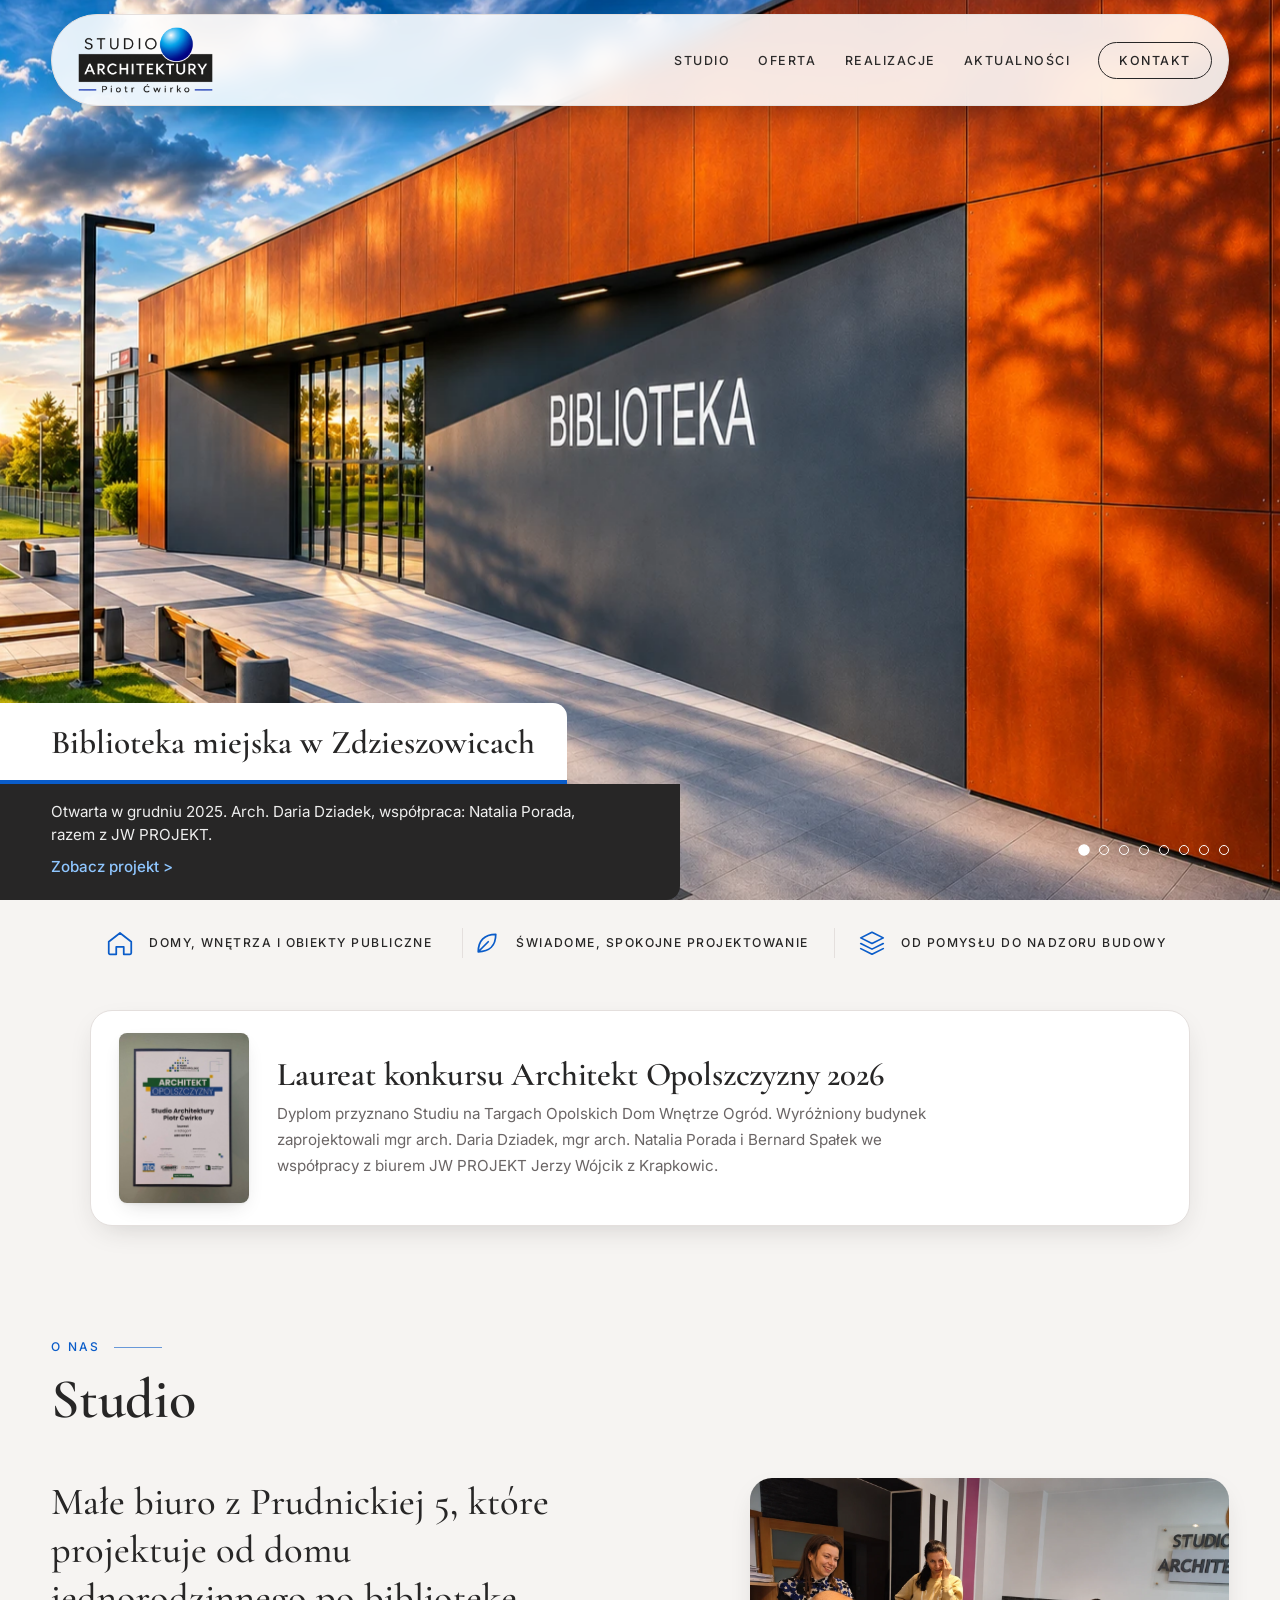
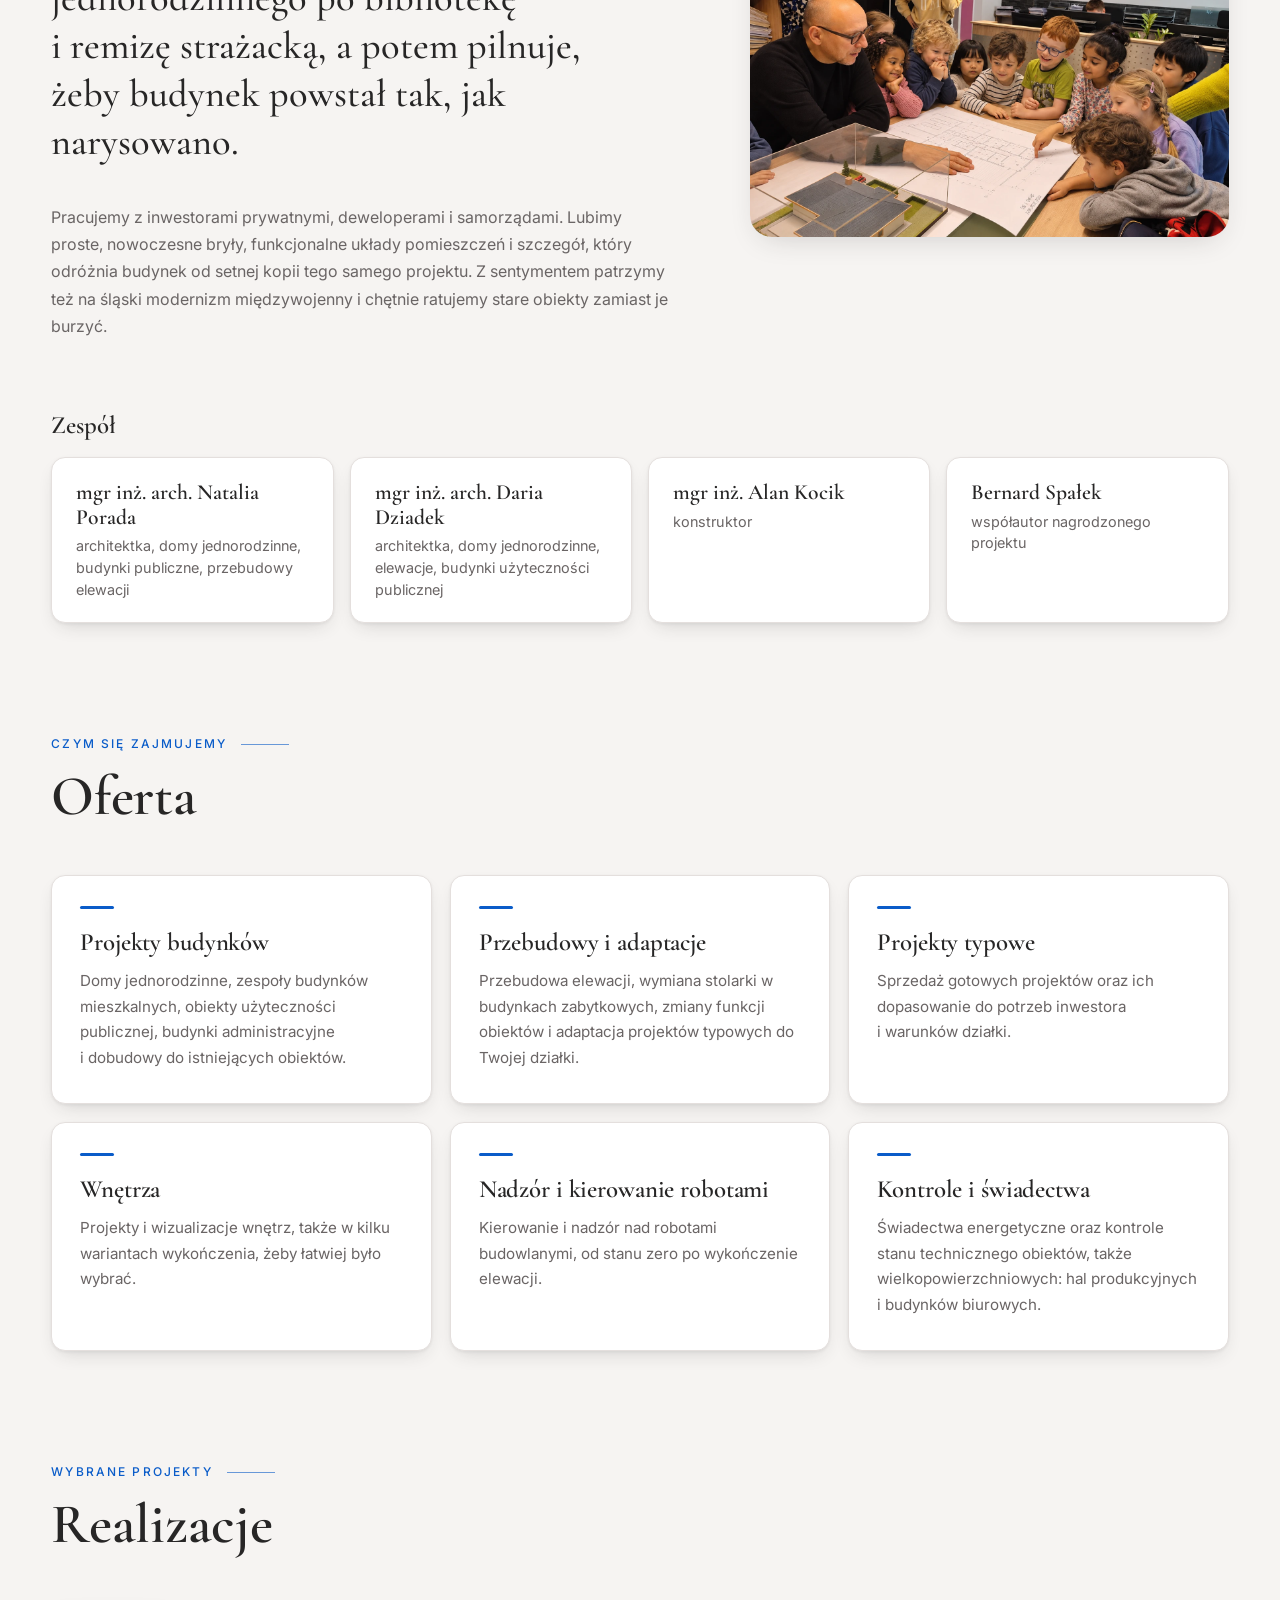
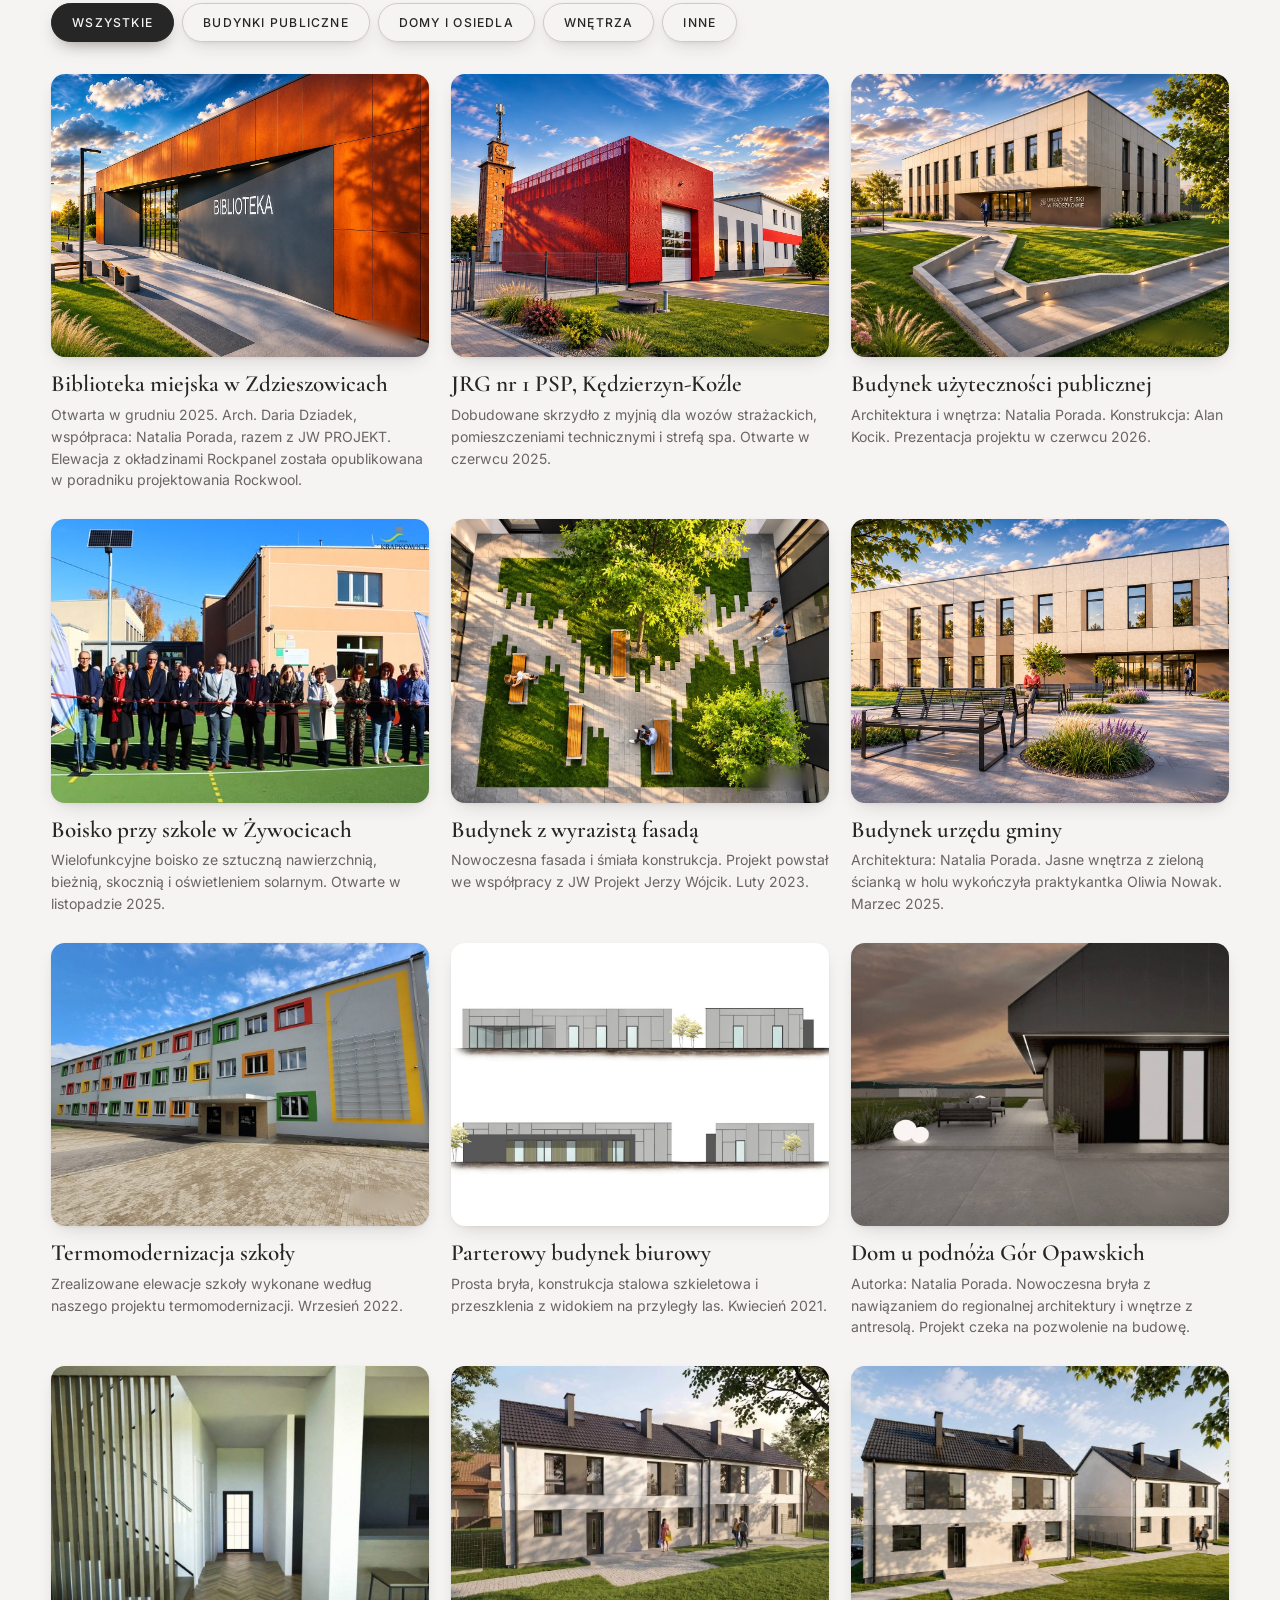
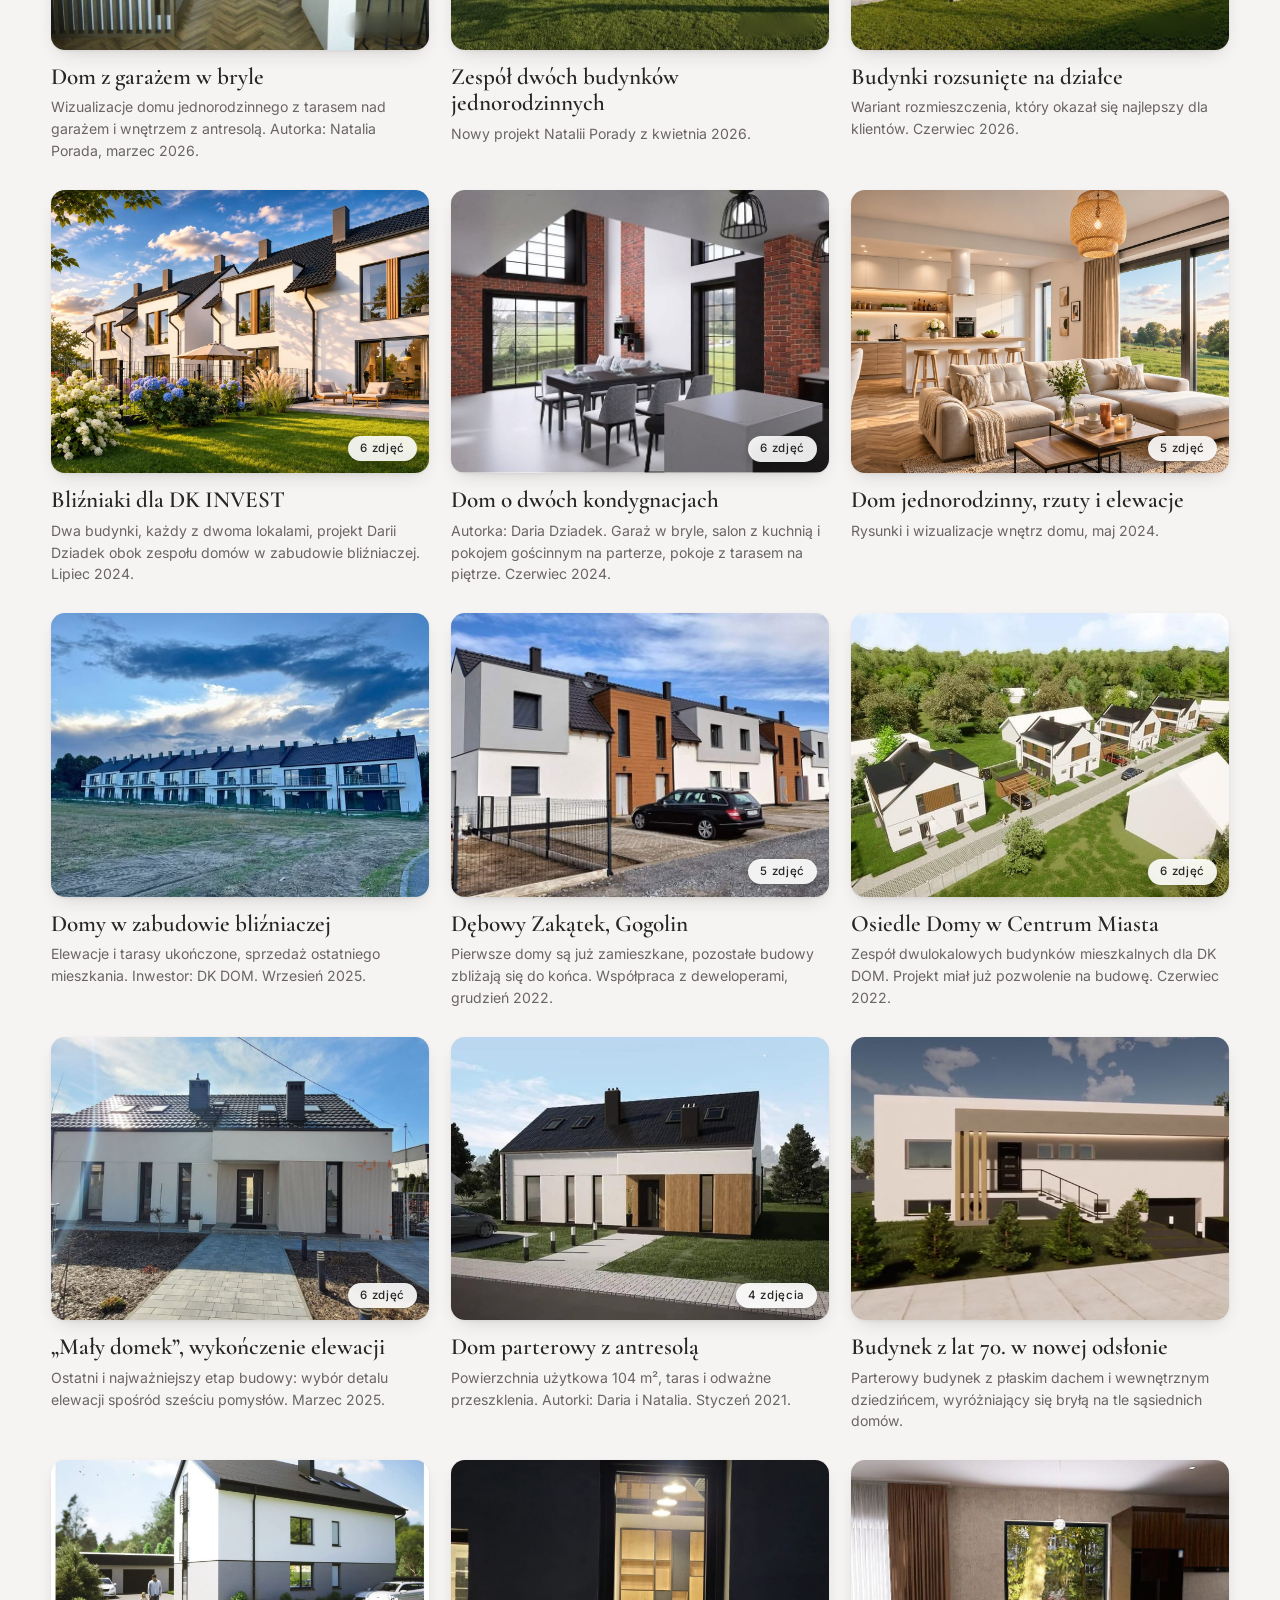
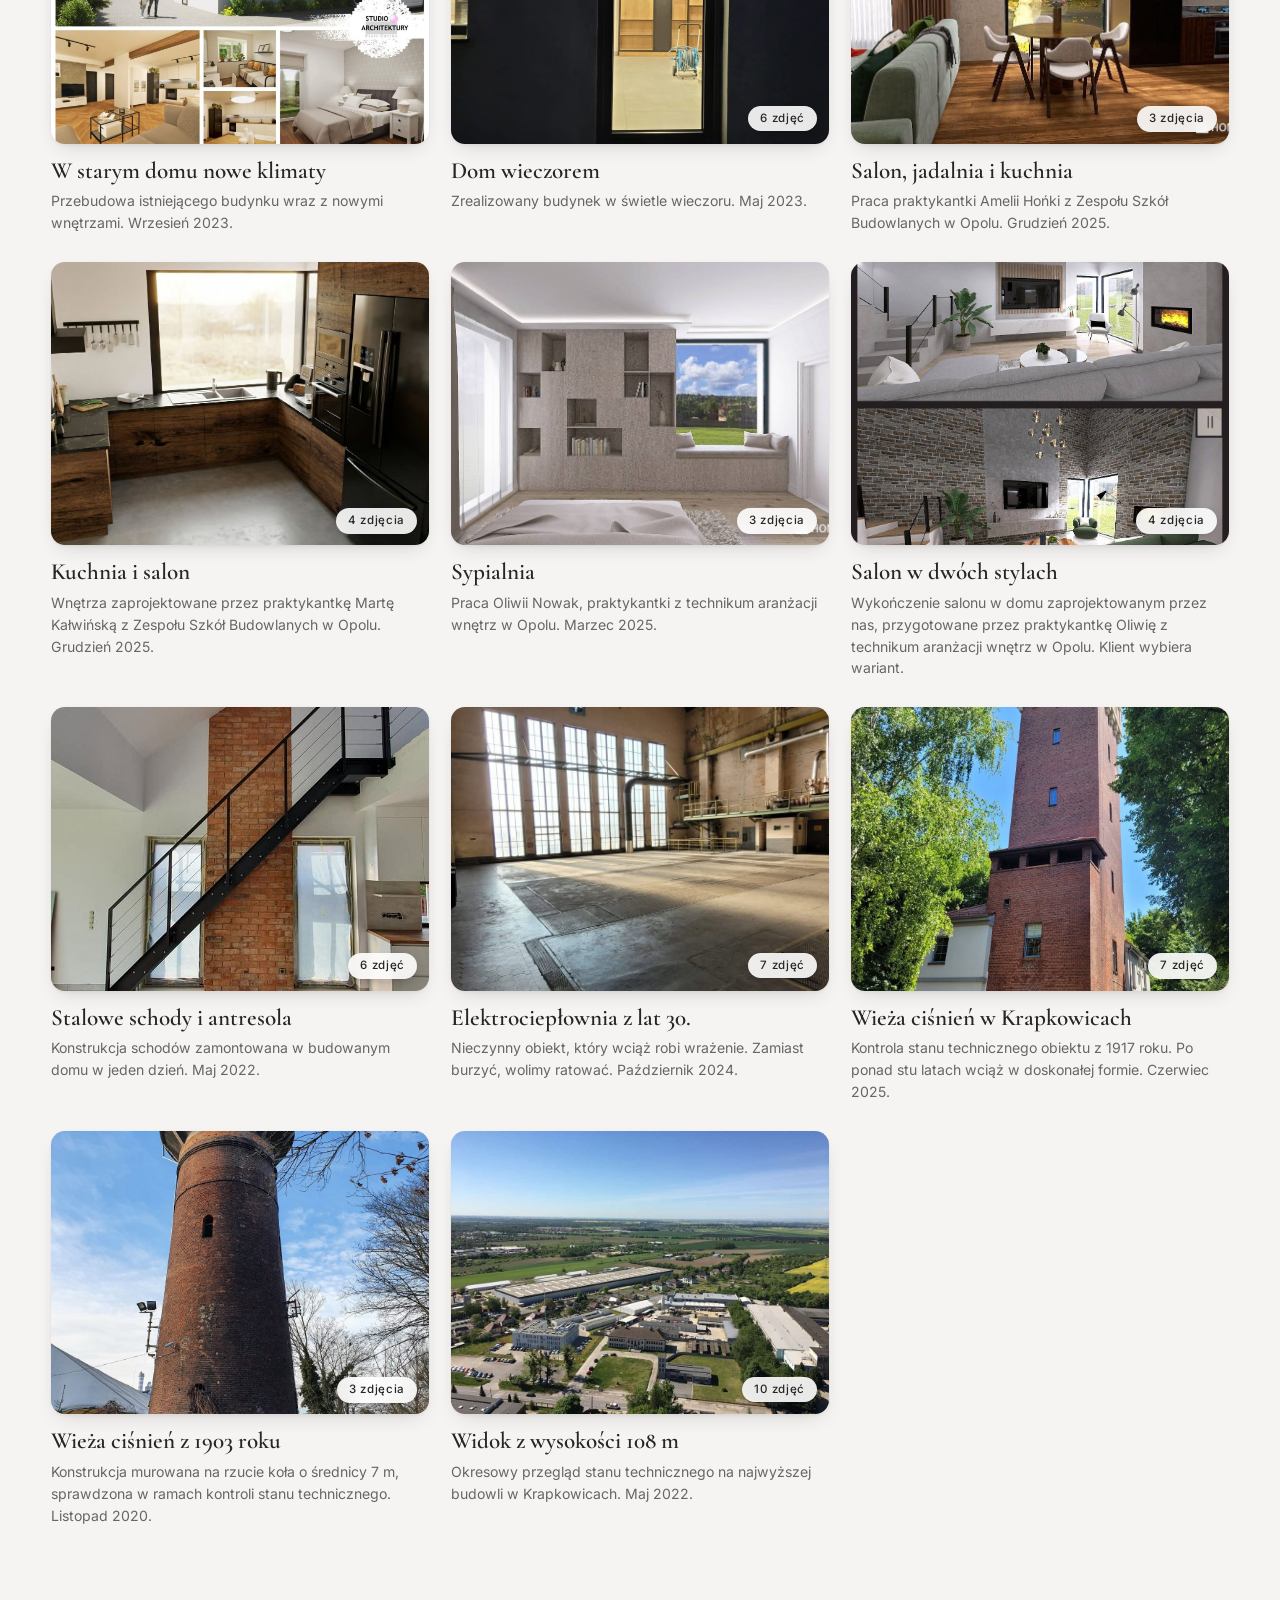
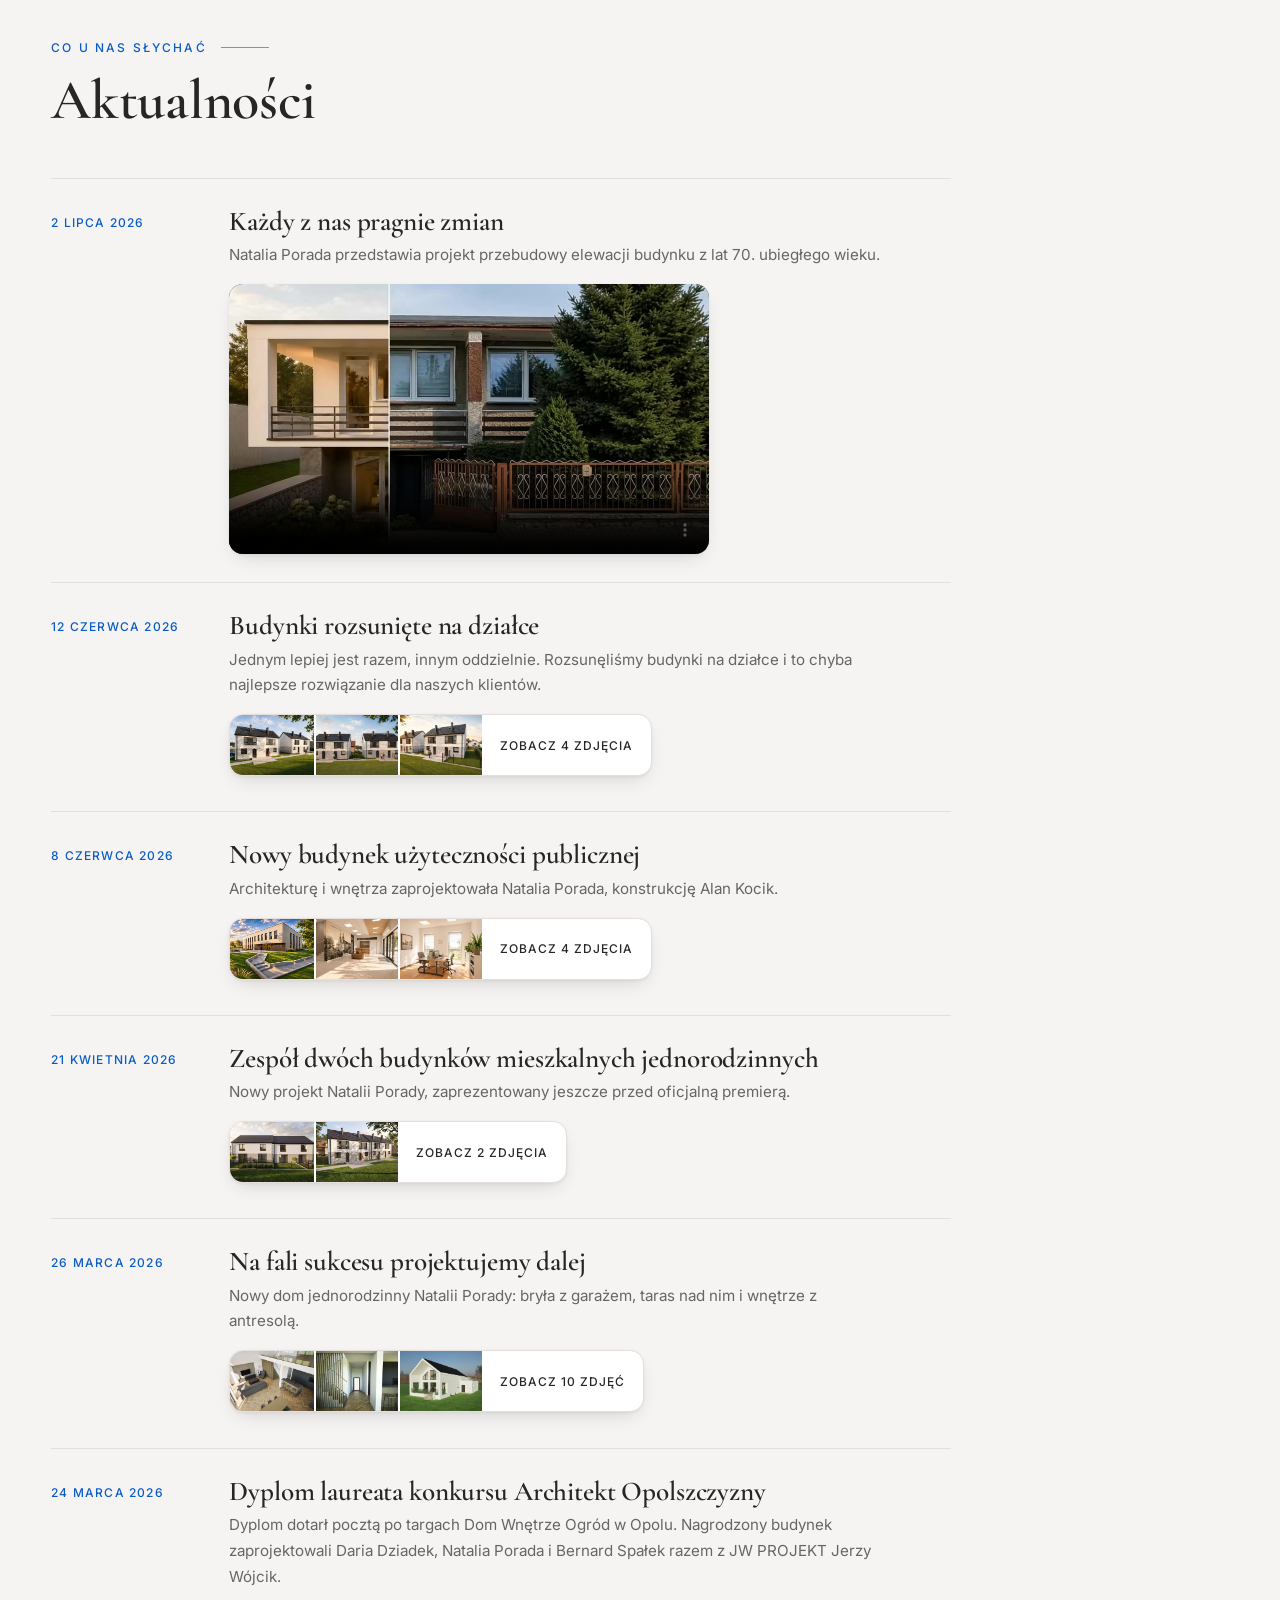
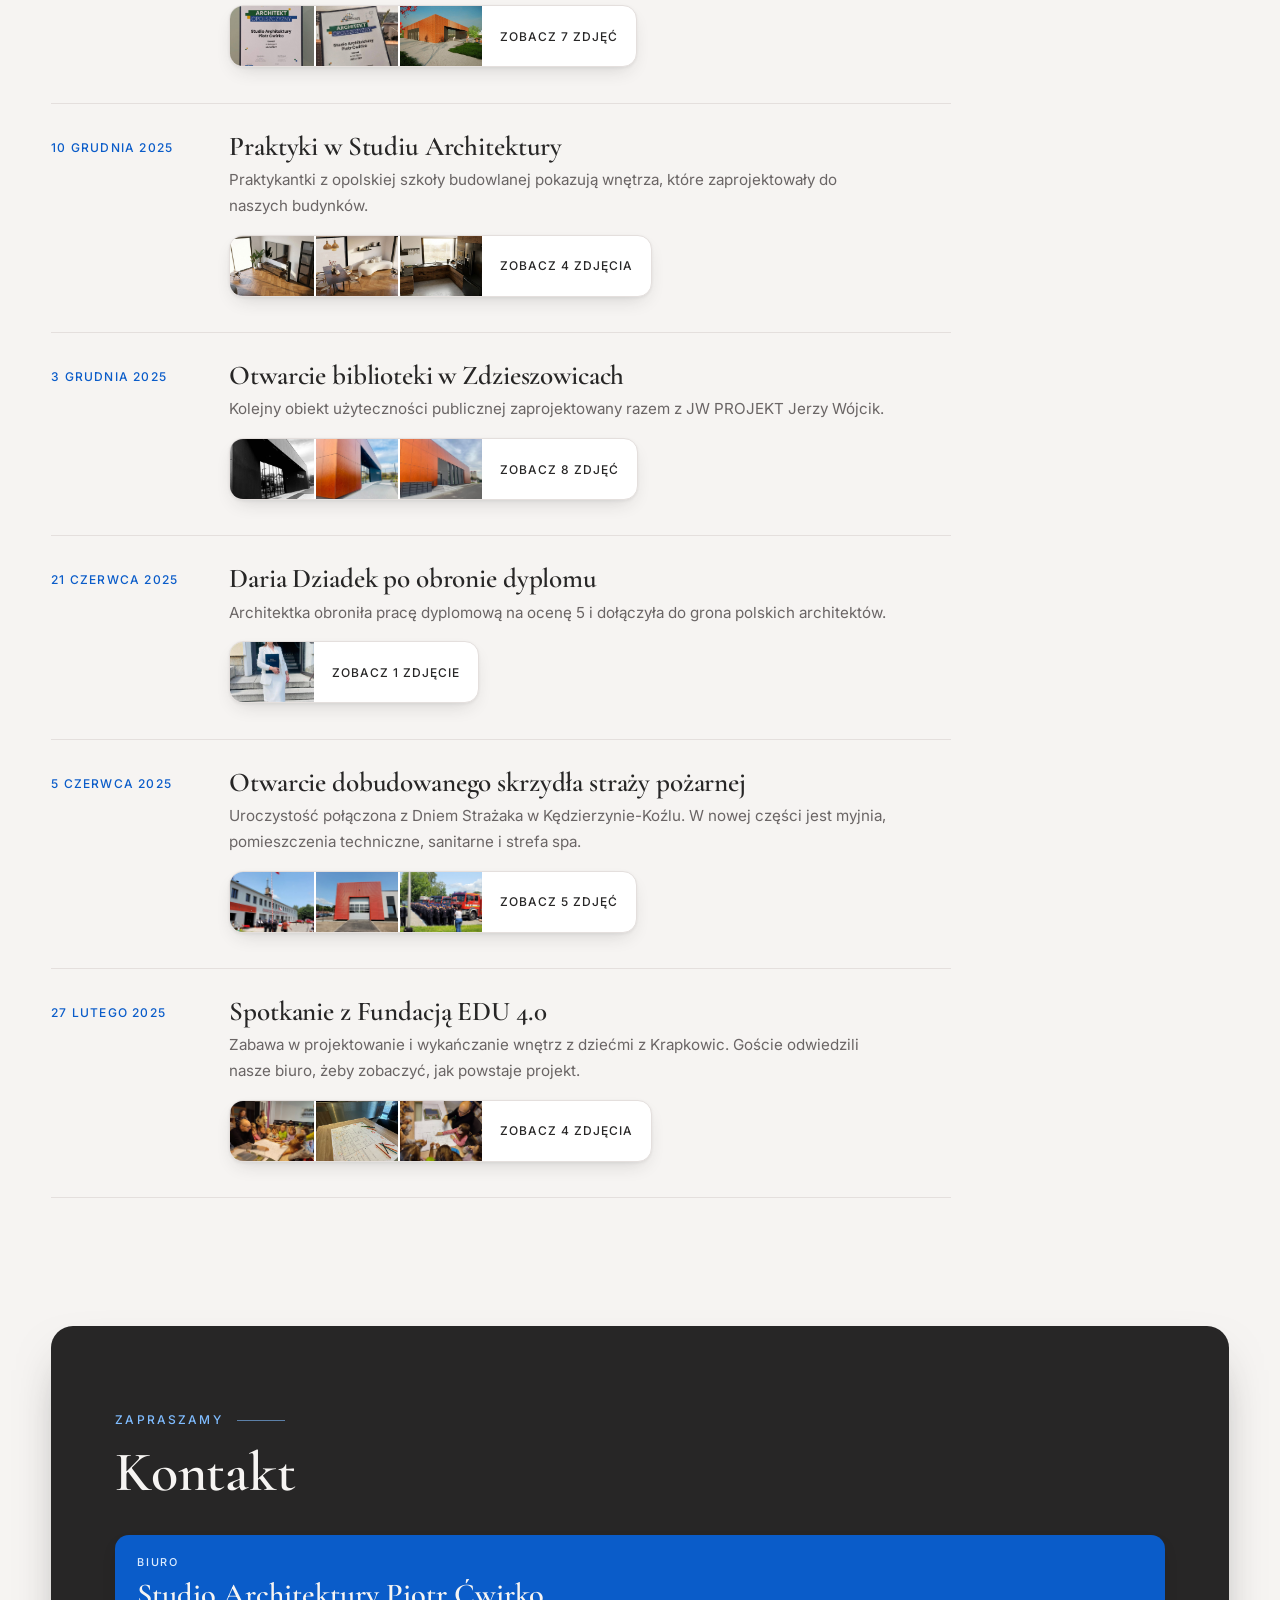
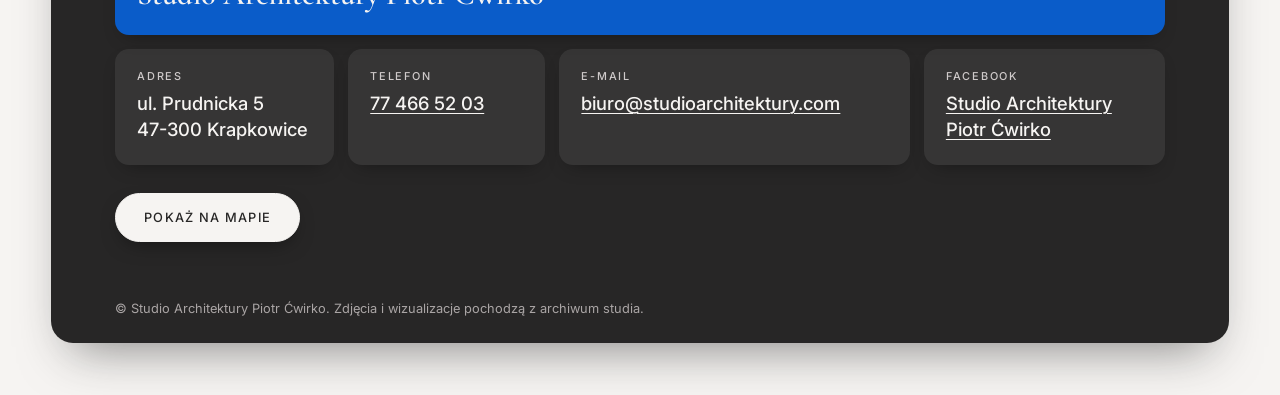
==== index.html @ 0530490b "Strona Studia Architektury" ====
<!doctype html>
<html lang="pl">
<head>
<meta charset="utf-8">
<meta name="viewport" content="width=device-width, initial-scale=1">
<title>Studio Architektury Piotr Ćwirko – Krapkowice</title>
<meta name="description" content="Studio Architektury Piotr Ćwirko w Krapkowicach: kompleksowe projekty, nadzór nad robotami budowlanymi, sprzedaż i adaptacja projektów typowych.">
<link rel="preconnect" href="https://fonts.googleapis.com">
<link rel="preconnect" href="https://fonts.gstatic.com" crossorigin>
<link href="https://fonts.googleapis.com/css2?family=Cormorant+Garamond:wght@500;600;700&family=Inter:wght@400;500;600&display=swap" rel="stylesheet">
<link rel="icon" type="image/png" href="assets/favicon.png">
<link rel="stylesheet" href="style.css?v=3">
</head>
<body>

<header class="top">
  <a class="brand" href="#top" aria-label="Studio Architektury – strona główna">
    <img src="assets/logo.png" alt="Studio Architektury Piotr Ćwirko" width="900" height="446">
  </a>
  <nav aria-label="Główna">
    <a href="#studio">Studio</a>
    <a href="#oferta">Oferta</a>
    <a href="#realizacje">Realizacje</a>
    <a href="#aktualnosci">Aktualności</a>
    <a href="#kontakt" class="nav-cta">Kontakt</a>
  </nav>
  <button type="button" class="nav-toggle" aria-label="Menu" aria-expanded="false" aria-controls="mobile-menu"><span></span><span></span><span></span></button>
  <div id="mobile-menu" class="mobile-menu">
    <a href="#studio">Studio</a>
    <a href="#oferta">Oferta</a>
    <a href="#realizacje">Realizacje</a>
    <a href="#aktualnosci">Aktualności</a>
    <a href="#kontakt">Kontakt</a>
  </div>
</header>

<main id="top">

<section class="hero">
  <figure class="hero-media" aria-hidden="true">
    <img class="slide is-on" src="images/Hero/hero-3.webp" alt="" width="1491" height="1055" fetchpriority="high">
    <img class="slide" src="images/Hero/hero-4.webp?v=2" alt="" width="1672" height="941">
    <img class="slide" src="images/Hero/hero-5.webp" alt="" width="1674" height="940">
    <img class="slide" src="images/Hero/hero-6.webp" alt="" width="1587" height="991">
    <img class="slide" src="images/Hero/hero-7.webp" alt="" width="1672" height="941">
    <img class="slide" src="images/Hero/hero-8.webp" alt="" width="1672" height="941">
    <img class="slide" src="images/Hero/hero-9.webp" alt="" width="1377" height="1142">
    <img class="slide" src="images/Hero/hero-10.webp" alt="" width="1672" height="941">
  </figure>
  <h1 class="sr-only">Studio Architektury Piotr Ćwirko, projekty architektoniczne w Krapkowicach</h1>
  <div class="hero-caps">
    <div class="hero-cap is-on">
      <p class="cap-title">Biblioteka miejska w Zdzieszowicach</p>
      <div class="cap-info"><p>Otwarta w grudniu 2025. Arch. Daria Dziadek, współpraca: Natalia Porada, razem z JW PROJEKT.</p><button type="button" class="cap-link" data-gallery="images/2025-04_biblioteka-miejska-w-zdzieszowicach/20250417T1701_07.jpg?v=2|images/2025-12_biblioteka-miejska-w-zdzieszowicach/20251203T1606_08.jpg|images/2025-12_biblioteka-miejska-w-zdzieszowicach/20251203T1606_01.jpg|images/2025-12_biblioteka-miejska-w-zdzieszowicach/20251203T1606_02.jpg|images/2025-12_biblioteka-miejska-w-zdzieszowicach/20251203T1606_03.jpg|images/2025-12_biblioteka-miejska-w-zdzieszowicach/20251203T1606_04.jpg|images/2025-12_biblioteka-miejska-w-zdzieszowicach/20251203T1606_05.jpg|images/2025-12_biblioteka-miejska-w-zdzieszowicach/20251203T1606_06.jpg|images/2025-12_biblioteka-miejska-w-zdzieszowicach/20251203T1606_07.jpg|images/2025-04_biblioteka-miejska-w-zdzieszowicach/20250417T1701_01.jpg|images/2025-04_biblioteka-miejska-w-zdzieszowicach/20250417T1701_02.jpg|images/2025-04_biblioteka-miejska-w-zdzieszowicach/20250417T1701_03.jpg|images/2025-04_biblioteka-miejska-w-zdzieszowicach/20250417T1701_04.jpg|images/2025-04_biblioteka-miejska-w-zdzieszowicach/20250417T1701_05.jpg|images/2025-04_biblioteka-miejska-w-zdzieszowicach/20250417T1701_06.jpg" data-title="Biblioteka miejska w Zdzieszowicach" data-alt="Biblioteka miejska w Zdzieszowicach" tabindex="0">Zobacz projekt <span aria-hidden="true">&gt;</span></button></div>
    </div>
    <div class="hero-cap">
      <p class="cap-title">Bliźniaki dla DK INVEST</p>
      <div class="cap-info"><p>Dwa budynki, każdy z dwoma lokalami, projekt Darii Dziadek obok zespołu domów w zabudowie bliźniaczej. Lipiec 2024.</p><button type="button" class="cap-link" data-gallery="images/2024-07_blizniaki-dla-dk-invest/20240719T1148_04.jpg?v=2|images/2024-07_blizniaki-dla-dk-invest/20240719T1148_01.jpg|images/2024-07_blizniaki-dla-dk-invest/20240719T1148_02.jpg|images/2024-07_blizniaki-dla-dk-invest/20240719T1148_03.jpg?v=2|images/2024-07_blizniaki-dla-dk-invest/20240719T1148_05.jpg?v=2|images/2024-07_blizniaki-dla-dk-invest/20240719T1148_06.jpg?v=2" data-title="Bliźniaki dla DK INVEST" data-alt="Domy w zabudowie bliźniaczej dla DK INVEST" tabindex="-1">Zobacz projekt <span aria-hidden="true">&gt;</span></button></div>
    </div>
    <div class="hero-cap">
      <p class="cap-title">Bliźniaki dla DK INVEST</p>
      <div class="cap-info"><p>Dwa budynki, każdy z dwoma lokalami, projekt Darii Dziadek obok zespołu domów w zabudowie bliźniaczej. Lipiec 2024.</p><button type="button" class="cap-link" data-gallery="images/2024-07_blizniaki-dla-dk-invest/20240719T1148_04.jpg?v=2|images/2024-07_blizniaki-dla-dk-invest/20240719T1148_01.jpg|images/2024-07_blizniaki-dla-dk-invest/20240719T1148_02.jpg|images/2024-07_blizniaki-dla-dk-invest/20240719T1148_03.jpg?v=2|images/2024-07_blizniaki-dla-dk-invest/20240719T1148_05.jpg?v=2|images/2024-07_blizniaki-dla-dk-invest/20240719T1148_06.jpg?v=2" data-title="Bliźniaki dla DK INVEST" data-alt="Domy w zabudowie bliźniaczej dla DK INVEST" tabindex="-1">Zobacz projekt <span aria-hidden="true">&gt;</span></button></div>
    </div>
    <div class="hero-cap">
      <p class="cap-title">Budynek urzędu gminy</p>
      <div class="cap-info"><p>Architektura: Natalia Porada. Jasne wnętrza z zieloną ścianką w holu wykończyła praktykantka Oliwia Nowak. Marzec 2025.</p><button type="button" class="cap-link" data-gallery="images/2025-03_budynek-urzedu-gminy/20250322T0818_02.jpg?v=2|images/2025-03_budynek-urzedu-gminy/20250322T0818_01.jpg|images/2025-03_budynek-urzedu-gminy/20250322T0818_03.jpg|images/2025-03_budynek-urzedu-gminy/20250322T0818_04.jpg|images/2025-03_budynek-urzedu-gminy/20250322T0818_05.jpg|images/2025-03_budynek-urzedu-gminy/20250322T0818_06.jpg|images/2025-03_budynek-urzedu-gminy/20250322T0818_07.jpg" data-title="Budynek urzędu gminy" data-alt="Wizualizacja budynku urzędu gminy" tabindex="-1">Zobacz projekt <span aria-hidden="true">&gt;</span></button></div>
    </div>
    <div class="hero-cap">
      <p class="cap-title">Budynek z wyrazistą fasadą</p>
      <div class="cap-info"><p>Nowoczesna fasada i śmiała konstrukcja. Projekt powstał we współpracy z JW Projekt Jerzy Wójcik. Luty 2023.</p><button type="button" class="cap-link" data-gallery="images/2023-02_budynek-z-wyrazista-fasada/20230215T1340_01.jpg?v=2|images/2023-02_budynek-z-wyrazista-fasada/20230215T1340_02.jpg|images/2023-02_budynek-z-wyrazista-fasada/20230215T1340_03.jpg|images/2023-02_budynek-z-wyrazista-fasada/20230215T1340_04.jpg|images/2023-02_budynek-z-wyrazista-fasada/20230215T1340_05.jpg|images/2023-02_budynek-z-wyrazista-fasada/20230215T1340_06.jpg|images/2023-02_budynek-z-wyrazista-fasada/20230215T1340_07.jpg|images/2023-02_budynek-z-wyrazista-fasada/20230215T1340_08.jpg|images/2023-02_budynek-z-wyrazista-fasada/20230215T1340_09.jpg|images/2023-02_budynek-z-wyrazista-fasada/20230215T1340_10.jpg" data-title="Budynek z wyrazistą fasadą" data-alt="Budynek z nowoczesną fasadą" tabindex="-1">Zobacz projekt <span aria-hidden="true">&gt;</span></button></div>
    </div>
    <div class="hero-cap">
      <p class="cap-title">Budynek użyteczności publicznej</p>
      <div class="cap-info"><p>Architektura i wnętrza: Natalia Porada. Konstrukcja: Alan Kocik. Prezentacja projektu w czerwcu 2026.</p><button type="button" class="cap-link" data-gallery="images/2026-06_budynek-uzytecznosci-publicznej/20260608T0747_01.jpg?v=2|images/2026-06_budynek-uzytecznosci-publicznej/20260608T0747_02.jpg|images/2026-06_budynek-uzytecznosci-publicznej/20260608T0747_03.jpg|images/2026-06_budynek-uzytecznosci-publicznej/20260608T0747_04.jpg" data-title="Budynek użyteczności publicznej" data-alt="Wizualizacja budynku użyteczności publicznej" tabindex="-1">Zobacz projekt <span aria-hidden="true">&gt;</span></button></div>
    </div>
    <div class="hero-cap">
      <p class="cap-title">Bliźniaki dla DK INVEST</p>
      <div class="cap-info"><p>Dwa budynki, każdy z dwoma lokalami, projekt Darii Dziadek obok zespołu domów w zabudowie bliźniaczej. Lipiec 2024.</p><button type="button" class="cap-link" data-gallery="images/2024-07_blizniaki-dla-dk-invest/20240719T1148_04.jpg?v=2|images/2024-07_blizniaki-dla-dk-invest/20240719T1148_01.jpg|images/2024-07_blizniaki-dla-dk-invest/20240719T1148_02.jpg|images/2024-07_blizniaki-dla-dk-invest/20240719T1148_03.jpg?v=2|images/2024-07_blizniaki-dla-dk-invest/20240719T1148_05.jpg?v=2|images/2024-07_blizniaki-dla-dk-invest/20240719T1148_06.jpg?v=2" data-title="Bliźniaki dla DK INVEST" data-alt="Domy w zabudowie bliźniaczej dla DK INVEST" tabindex="-1">Zobacz projekt <span aria-hidden="true">&gt;</span></button></div>
    </div>
    <div class="hero-cap">
      <p class="cap-title">Dom jednorodzinny, rzuty i elewacje</p>
      <div class="cap-info"><p>Rysunki i wizualizacje wnętrz domu, maj 2024.</p><button type="button" class="cap-link" data-gallery="images/2024-05_dom-jednorodzinny-rzuty-i-elewacje/20240522T0846_04.jpg?v=2|images/2024-05_dom-jednorodzinny-rzuty-i-elewacje/20240522T0846_05.jpg|images/2024-05_dom-jednorodzinny-rzuty-i-elewacje/20240522T0846_01.jpg|images/2024-05_dom-jednorodzinny-rzuty-i-elewacje/20240522T0846_02.jpg|images/2024-05_dom-jednorodzinny-rzuty-i-elewacje/20240522T0846_03.jpg" data-title="Dom jednorodzinny, rzuty i elewacje" data-alt="Elewacje domu jednorodzinnego" tabindex="-1">Zobacz projekt <span aria-hidden="true">&gt;</span></button></div>
    </div>
  </div>
  <div class="hero-dots" role="group" aria-label="Wybór zdjęcia">
    <button type="button" class="is-on" aria-label="Zdjęcie 1" aria-current="true"></button>
    <button type="button" aria-label="Zdjęcie 2"></button>
    <button type="button" aria-label="Zdjęcie 3"></button>
    <button type="button" aria-label="Zdjęcie 4"></button>
    <button type="button" aria-label="Zdjęcie 5"></button>
    <button type="button" aria-label="Zdjęcie 6"></button>
    <button type="button" aria-label="Zdjęcie 7"></button>
    <button type="button" aria-label="Zdjęcie 8"></button>
  </div>
</section>

<ul class="trust" aria-label="Nasze podejście">
  <li><svg viewBox="0 0 24 24" aria-hidden="true"><path d="M3 11l9-7 9 7v9a1 1 0 0 1-1 1h-5v-6H9v6H4a1 1 0 0 1-1-1z"/></svg>Domy, wnętrza i obiekty publiczne</li>
  <li><svg viewBox="0 0 24 24" aria-hidden="true"><path d="M5 19c0-9 5-14 14-14 0 9-5 14-14 14zM5 19l8-8"/></svg>Świadome, spokojne projektowanie</li>
  <li><svg viewBox="0 0 24 24" aria-hidden="true"><path d="M12 3l9 5-9 5-9-5zM3 13l9 5 9-5M3 17.5l9 5 9-5" transform="scale(1 .9) translate(0 .8)"/></svg>Od pomysłu do nadzoru budowy</li>
</ul>

<section class="award" aria-label="Wyróżnienie">
  <button type="button" class="award-img" data-gallery="images/2026-03_laureat-konkursu-architekt-opolszczyzny/20260324T1501_07.jpg|images/2026-03_laureat-konkursu-architekt-opolszczyzny/20260324T1501_01.jpg|images/2026-03_laureat-konkursu-architekt-opolszczyzny/20260324T1501_02.jpg|images/2026-03_laureat-konkursu-architekt-opolszczyzny/20260324T1501_03.jpg|images/2026-03_laureat-konkursu-architekt-opolszczyzny/20260324T1501_04.jpg|images/2026-03_laureat-konkursu-architekt-opolszczyzny/20260324T1501_05.jpg|images/2026-03_laureat-konkursu-architekt-opolszczyzny/20260324T1501_06.jpg" data-title="Laureat konkursu Architekt Opolszczyzny 2026" data-alt="Dyplom i nagrodzony budynek" aria-label="Zobacz zdjęcia (7)"><img src="images/2026-03_laureat-konkursu-architekt-opolszczyzny/20260324T1501_07.jpg" alt="Dyplom laureata konkursu Architekt Opolszczyzny dla Studia Architektury Piotr Ćwirko"></button>
  <div>
    <h2>Laureat konkursu Architekt Opolszczyzny 2026</h2>
    <p>Dyplom przyznano Studiu na Targach Opolskich Dom Wnętrze Ogród. Wyróżniony budynek zaprojektowali mgr arch. Daria Dziadek, mgr arch. Natalia Porada i Bernard Spałek we współpracy z biurem JW PROJEKT Jerzy Wójcik z Krapkowic.</p>
  </div>
</section>

<section id="studio" class="block studio">
  <div class="col-head">
    <p class="eyebrow">O nas</p>
    <h2>Studio</h2>
  </div>
  <div class="col-body">
    <p class="big">Małe biuro z Prudnickiej 5, które projektuje od domu jednorodzinnego po bibliotekę i&nbsp;remizę strażacką, a&nbsp;potem pilnuje, żeby budynek powstał tak, jak narysowano.</p>
    <p>Pracujemy z inwestorami prywatnymi, deweloperami i samorządami. Lubimy proste, nowoczesne bryły, funkcjonalne układy pomieszczeń i szczegół, który odróżnia budynek od setnej kopii tego samego projektu. Z sentymentem patrzymy też na śląski modernizm międzywojenny i&nbsp;chętnie ratujemy stare obiekty zamiast je burzyć.</p>

    <figure class="office"><img src="assets/biuro.webp" alt="Wnętrze biura Studia Architektury podczas spotkania z dziećmi przy makiecie" width="1448" height="1086" loading="lazy"></figure>
    <h3>Zespół</h3>
    <ul class="team">
      <li><strong>mgr inż. arch. Natalia Porada</strong><span>architektka, domy jednorodzinne, budynki publiczne, przebudowy elewacji</span></li>
      <li><strong>mgr inż. arch. Daria Dziadek</strong><span>architektka, domy jednorodzinne, elewacje, budynki użyteczności publicznej</span></li>
      <li><strong>mgr inż. Alan Kocik</strong><span>konstruktor</span></li>
      <li><strong>Bernard Spałek</strong><span>współautor nagrodzonego projektu</span></li>
    </ul>
  </div>
</section>

<section id="oferta" class="block oferta">
  <div class="col-head">
    <p class="eyebrow">Czym się zajmujemy</p>
    <h2>Oferta</h2>
  </div>
  <div class="col-body">
    <ul class="services">
      <li>
        <h3>Projekty budynków</h3>
        <p>Domy jednorodzinne, zespoły budynków mieszkalnych, obiekty użyteczności publicznej, budynki administracyjne i&nbsp;dobudowy do istniejących obiektów.</p>
      </li>
      <li>
        <h3>Przebudowy i adaptacje</h3>
        <p>Przebudowa elewacji, wymiana stolarki w budynkach zabytkowych, zmiany funkcji obiektów i&nbsp;adaptacja projektów typowych do Twojej działki.</p>
      </li>
      <li>
        <h3>Projekty typowe</h3>
        <p>Sprzedaż gotowych projektów oraz ich dopasowanie do potrzeb inwestora i&nbsp;warunków działki.</p>
      </li>
      <li>
        <h3>Wnętrza</h3>
        <p>Projekty i wizualizacje wnętrz, także w kilku wariantach wykończenia, żeby łatwiej było wybrać.</p>
      </li>
      <li>
        <h3>Nadzór i kierowanie robotami</h3>
        <p>Kierowanie i nadzór nad robotami budowlanymi, od stanu zero po wykończenie elewacji.</p>
      </li>
      <li>
        <h3>Kontrole i świadectwa</h3>
        <p>Świadectwa energetyczne oraz kontrole stanu technicznego obiektów, także wielkopowierzchniowych: hal produkcyjnych i&nbsp;budynków biurowych.</p>
      </li>
    </ul>
  </div>
</section>

<section id="realizacje" class="block realizacje">
  <div class="col-head">
    <p class="eyebrow">Wybrane projekty</p>
    <h2>Realizacje</h2>
  </div>
  <div class="col-body wide">
    <div class="filters" role="group" aria-label="Filtr realizacji">
      <button type="button" class="chip is-on" data-f="all" aria-pressed="true">Wszystkie</button>
      <button type="button" class="chip" data-f="publiczne" aria-pressed="false">Budynki publiczne</button>
      <button type="button" class="chip" data-f="mieszkalne" aria-pressed="false">Domy i osiedla</button>
      <button type="button" class="chip" data-f="wnetrza" aria-pressed="false">Wnętrza</button>
      <button type="button" class="chip" data-f="inne" aria-pressed="false">Inne</button>
    </div>

    <ul class="grid">
      <li data-cat="publiczne">
        <button class="tile" type="button" data-gallery="images/2025-04_biblioteka-miejska-w-zdzieszowicach/20250417T1701_07.jpg?v=2|images/2025-12_biblioteka-miejska-w-zdzieszowicach/20251203T1606_08.jpg|images/2025-12_biblioteka-miejska-w-zdzieszowicach/20251203T1606_01.jpg|images/2025-12_biblioteka-miejska-w-zdzieszowicach/20251203T1606_02.jpg|images/2025-12_biblioteka-miejska-w-zdzieszowicach/20251203T1606_03.jpg|images/2025-12_biblioteka-miejska-w-zdzieszowicach/20251203T1606_04.jpg|images/2025-12_biblioteka-miejska-w-zdzieszowicach/20251203T1606_05.jpg|images/2025-12_biblioteka-miejska-w-zdzieszowicach/20251203T1606_06.jpg|images/2025-12_biblioteka-miejska-w-zdzieszowicach/20251203T1606_07.jpg|images/2025-04_biblioteka-miejska-w-zdzieszowicach/20250417T1701_01.jpg|images/2025-04_biblioteka-miejska-w-zdzieszowicach/20250417T1701_02.jpg|images/2025-04_biblioteka-miejska-w-zdzieszowicach/20250417T1701_03.jpg|images/2025-04_biblioteka-miejska-w-zdzieszowicach/20250417T1701_04.jpg|images/2025-04_biblioteka-miejska-w-zdzieszowicach/20250417T1701_05.jpg|images/2025-04_biblioteka-miejska-w-zdzieszowicach/20250417T1701_06.jpg" data-title="Biblioteka miejska w Zdzieszowicach" data-alt="Biblioteka miejska w Zdzieszowicach">
          <span class="ph"><img src="images/2025-04_biblioteka-miejska-w-zdzieszowicach/20250417T1701_07.jpg?v=2" alt="Biblioteka miejska w Zdzieszowicach" loading="lazy"><span class="count">15 zdjęć</span></span>
          <span class="cap"><strong>Biblioteka miejska w Zdzieszowicach</strong><em>Otwarta w grudniu 2025. Arch. Daria Dziadek, współpraca: Natalia Porada, razem z JW PROJEKT. Elewacja z okładzinami Rockpanel została opublikowana w poradniku projektowania Rockwool.</em></span>
        </button>
      </li>
      <li data-cat="publiczne">
        <button class="tile" type="button" data-gallery="images/2025-06_jrg-nr-1-psp-kedzierzyn-kozle/20250605T1130_05.jpg?v=2|images/2025-06_jrg-nr-1-psp-kedzierzyn-kozle/20250605T1130_04.jpg|images/2025-06_jrg-nr-1-psp-kedzierzyn-kozle/20250605T1130_01.jpg|images/2025-06_jrg-nr-1-psp-kedzierzyn-kozle/20250605T1130_02.jpg|images/2025-06_jrg-nr-1-psp-kedzierzyn-kozle/20250605T1130_03.jpg" data-title="JRG nr 1 PSP, Kędzierzyn-Koźle" data-alt="Dobudowane skrzydło JRG nr 1 PSP w Kędzierzynie-Koźlu">
          <span class="ph"><img src="images/2025-06_jrg-nr-1-psp-kedzierzyn-kozle/20250605T1130_05.jpg?v=2" alt="Dobudowane skrzydło JRG nr 1 PSP w Kędzierzynie-Koźlu" loading="lazy"><span class="count">5 zdjęć</span></span>
          <span class="cap"><strong>JRG nr 1 PSP, Kędzierzyn-Koźle</strong><em>Dobudowane skrzydło z myjnią dla wozów strażackich, pomieszczeniami technicznymi i strefą spa. Otwarte w czerwcu 2025.</em></span>
        </button>
      </li>
      <li data-cat="publiczne">
        <button class="tile" type="button" data-gallery="images/2026-06_budynek-uzytecznosci-publicznej/20260608T0747_01.jpg?v=2|images/2026-06_budynek-uzytecznosci-publicznej/20260608T0747_02.jpg|images/2026-06_budynek-uzytecznosci-publicznej/20260608T0747_03.jpg|images/2026-06_budynek-uzytecznosci-publicznej/20260608T0747_04.jpg" data-title="Budynek użyteczności publicznej" data-alt="Wizualizacja budynku użyteczności publicznej">
          <span class="ph"><img src="images/2026-06_budynek-uzytecznosci-publicznej/20260608T0747_01.jpg?v=2" alt="Wizualizacja budynku użyteczności publicznej" loading="lazy"><span class="count">4 zdjęcia</span></span>
          <span class="cap"><strong>Budynek użyteczności publicznej</strong><em>Architektura i wnętrza: Natalia Porada. Konstrukcja: Alan Kocik. Prezentacja projektu w czerwcu 2026.</em></span>
        </button>
      </li>
      <li data-cat="publiczne">
        <button class="tile" type="button" data-gallery="images/inne/studio_14.jpg" data-title="Boisko przy szkole w Żywocicach" data-alt="Otwarcie boiska przy szkole w Żywocicach">
          <span class="ph"><img src="images/inne/studio_14.jpg" alt="Otwarcie boiska przy szkole w Żywocicach" loading="lazy"></span>
          <span class="cap"><strong>Boisko przy szkole w Żywocicach</strong><em>Wielofunkcyjne boisko ze sztuczną nawierzchnią, bieżnią, skocznią i oświetleniem solarnym. Otwarte w listopadzie 2025.</em></span>
        </button>
      </li>
      <li data-cat="publiczne">
        <button class="tile" type="button" data-gallery="images/2023-02_budynek-z-wyrazista-fasada/20230215T1340_01.jpg?v=2|images/2023-02_budynek-z-wyrazista-fasada/20230215T1340_02.jpg|images/2023-02_budynek-z-wyrazista-fasada/20230215T1340_03.jpg|images/2023-02_budynek-z-wyrazista-fasada/20230215T1340_04.jpg|images/2023-02_budynek-z-wyrazista-fasada/20230215T1340_05.jpg|images/2023-02_budynek-z-wyrazista-fasada/20230215T1340_06.jpg|images/2023-02_budynek-z-wyrazista-fasada/20230215T1340_07.jpg|images/2023-02_budynek-z-wyrazista-fasada/20230215T1340_08.jpg|images/2023-02_budynek-z-wyrazista-fasada/20230215T1340_09.jpg|images/2023-02_budynek-z-wyrazista-fasada/20230215T1340_10.jpg" data-title="Budynek z wyrazistą fasadą" data-alt="Budynek z nowoczesną fasadą">
          <span class="ph"><img src="images/2023-02_budynek-z-wyrazista-fasada/20230215T1340_01.jpg?v=2" alt="Budynek z nowoczesną fasadą" loading="lazy"><span class="count">10 zdjęć</span></span>
          <span class="cap"><strong>Budynek z wyrazistą fasadą</strong><em>Nowoczesna fasada i śmiała konstrukcja. Projekt powstał we współpracy z JW Projekt Jerzy Wójcik. Luty 2023.</em></span>
        </button>
      </li>
      <li data-cat="publiczne">
        <button class="tile" type="button" data-gallery="images/2025-03_budynek-urzedu-gminy/20250322T0818_02.jpg?v=2|images/2025-03_budynek-urzedu-gminy/20250322T0818_01.jpg|images/2025-03_budynek-urzedu-gminy/20250322T0818_03.jpg|images/2025-03_budynek-urzedu-gminy/20250322T0818_04.jpg|images/2025-03_budynek-urzedu-gminy/20250322T0818_05.jpg|images/2025-03_budynek-urzedu-gminy/20250322T0818_06.jpg|images/2025-03_budynek-urzedu-gminy/20250322T0818_07.jpg" data-title="Budynek urzędu gminy" data-alt="Wizualizacja budynku urzędu gminy">
          <span class="ph"><img src="images/2025-03_budynek-urzedu-gminy/20250322T0818_02.jpg?v=2" alt="Wizualizacja budynku urzędu gminy" loading="lazy"><span class="count">7 zdjęć</span></span>
          <span class="cap"><strong>Budynek urzędu gminy</strong><em>Architektura: Natalia Porada. Jasne wnętrza z zieloną ścianką w holu wykończyła praktykantka Oliwia Nowak. Marzec 2025.</em></span>
        </button>
      </li>
      <li data-cat="publiczne">
        <button class="tile" type="button" data-gallery="images/2022-09_termomodernizacja-szkoly/20220919T1209_05.jpg|images/2022-09_termomodernizacja-szkoly/20220919T1209_01.jpg|images/2022-09_termomodernizacja-szkoly/20220919T1209_02.jpg|images/2022-09_termomodernizacja-szkoly/20220919T1209_03.jpg|images/2022-09_termomodernizacja-szkoly/20220919T1209_04.jpg|images/2022-09_termomodernizacja-szkoly/20220919T1209_06.jpg" data-title="Termomodernizacja szkoły" data-alt="Szkoła po termomodernizacji z kolorową elewacją">
          <span class="ph"><img src="images/2022-09_termomodernizacja-szkoly/20220919T1209_05.jpg" alt="Szkoła po termomodernizacji z kolorową elewacją" loading="lazy"><span class="count">6 zdjęć</span></span>
          <span class="cap"><strong>Termomodernizacja szkoły</strong><em>Zrealizowane elewacje szkoły wykonane według naszego projektu termomodernizacji. Wrzesień 2022.</em></span>
        </button>
      </li>
      <li data-cat="publiczne">
        <button class="tile" type="button" data-gallery="images/2021-04_parterowy-budynek-biurowy/20210409T1617_02.jpg|images/2021-04_parterowy-budynek-biurowy/20210409T1617_01.jpg" data-title="Parterowy budynek biurowy" data-alt="Elewacje parterowego budynku biurowego">
          <span class="ph"><img src="images/2021-04_parterowy-budynek-biurowy/20210409T1617_02.jpg" alt="Elewacje parterowego budynku biurowego" loading="lazy"><span class="count">2 zdjęcia</span></span>
          <span class="cap"><strong>Parterowy budynek biurowy</strong><em>Prosta bryła, konstrukcja stalowa szkieletowa i przeszklenia z widokiem na przyległy las. Kwiecień 2021.</em></span>
        </button>
      </li>
      <li data-cat="mieszkalne">
        <button class="tile" type="button" data-gallery="images/2025-12_dom-u-podnoza-gor-opawskich/20251213T0655_03.jpg|images/2025-12_dom-u-podnoza-gor-opawskich/20251213T0655_01.jpg|images/2025-12_dom-u-podnoza-gor-opawskich/20251213T0655_02.jpg" data-title="Dom u podnóża Gór Opawskich" data-alt="Dom jednorodzinny u podnóża Gór Opawskich">
          <span class="ph"><img src="images/2025-12_dom-u-podnoza-gor-opawskich/20251213T0655_03.jpg" alt="Dom jednorodzinny u podnóża Gór Opawskich" loading="lazy"><span class="count">3 zdjęcia</span></span>
          <span class="cap"><strong>Dom u podnóża Gór Opawskich</strong><em>Autorka: Natalia Porada. Nowoczesna bryła z nawiązaniem do regionalnej architektury i wnętrze z antresolą. Projekt czeka na pozwolenie na budowę.</em></span>
        </button>
      </li>
      <li data-cat="mieszkalne">
        <button class="tile" type="button" data-gallery="images/2026-03_dom-z-garazem-w-bryle/20260326T1503_02.jpg|images/2026-03_dom-z-garazem-w-bryle/20260326T1503_01.jpg|images/2026-03_dom-z-garazem-w-bryle/20260326T1503_03.jpg|images/2026-03_dom-z-garazem-w-bryle/20260326T1503_04.jpg|images/2026-03_dom-z-garazem-w-bryle/20260326T1503_05.jpg|images/2026-03_dom-z-garazem-w-bryle/20260326T1503_06.jpg|images/2026-03_dom-z-garazem-w-bryle/20260326T1503_07.jpg|images/2026-03_dom-z-garazem-w-bryle/20260326T1503_08.jpg|images/2026-03_dom-z-garazem-w-bryle/20260326T1503_09.jpg|images/2026-03_dom-z-garazem-w-bryle/20260326T1503_10.jpg" data-title="Dom z garażem w bryle" data-alt="Wizualizacja domu jednorodzinnego z garażem">
          <span class="ph"><img src="images/2026-03_dom-z-garazem-w-bryle/20260326T1503_02.jpg" alt="Wizualizacja domu jednorodzinnego z garażem" loading="lazy"><span class="count">10 zdjęć</span></span>
          <span class="cap"><strong>Dom z garażem w bryle</strong><em>Wizualizacje domu jednorodzinnego z tarasem nad garażem i wnętrzem z antresolą. Autorka: Natalia Porada, marzec 2026.</em></span>
        </button>
      </li>
      <li data-cat="mieszkalne">
        <button class="tile" type="button" data-gallery="images/2026-04_zespol-dwoch-budynkow-jednorodzinnych/20260421T0823_02.jpg|images/2026-04_zespol-dwoch-budynkow-jednorodzinnych/20260421T0823_01.jpg" data-title="Zespół dwóch budynków jednorodzinnych" data-alt="Zespół budynków mieszkalnych w zabudowie bliźniaczej">
          <span class="ph"><img src="images/2026-04_zespol-dwoch-budynkow-jednorodzinnych/20260421T0823_02.jpg" alt="Zespół budynków mieszkalnych w zabudowie bliźniaczej" loading="lazy"><span class="count">2 zdjęcia</span></span>
          <span class="cap"><strong>Zespół dwóch budynków jednorodzinnych</strong><em>Nowy projekt Natalii Porady z kwietnia 2026.</em></span>
        </button>
      </li>
      <li data-cat="mieszkalne">
        <button class="tile" type="button" data-gallery="images/2026-06_budynki-rozsuniete-na-dzialce/20260612T0911_01.jpg|images/2026-06_budynki-rozsuniete-na-dzialce/20260612T0911_02.jpg|images/2026-06_budynki-rozsuniete-na-dzialce/20260612T0911_03.jpg|images/2026-06_budynki-rozsuniete-na-dzialce/20260612T0911_04.jpg" data-title="Budynki rozsunięte na działce" data-alt="Dwa budynki rozsunięte na działce">
          <span class="ph"><img src="images/2026-06_budynki-rozsuniete-na-dzialce/20260612T0911_01.jpg" alt="Dwa budynki rozsunięte na działce" loading="lazy"><span class="count">4 zdjęcia</span></span>
          <span class="cap"><strong>Budynki rozsunięte na działce</strong><em>Wariant rozmieszczenia, który okazał się najlepszy dla klientów. Czerwiec 2026.</em></span>
        </button>
      </li>
      <li data-cat="mieszkalne">
        <button class="tile" type="button" data-gallery="images/2024-07_blizniaki-dla-dk-invest/20240719T1148_04.jpg?v=2|images/2024-07_blizniaki-dla-dk-invest/20240719T1148_01.jpg|images/2024-07_blizniaki-dla-dk-invest/20240719T1148_02.jpg|images/2024-07_blizniaki-dla-dk-invest/20240719T1148_03.jpg?v=2|images/2024-07_blizniaki-dla-dk-invest/20240719T1148_05.jpg?v=2|images/2024-07_blizniaki-dla-dk-invest/20240719T1148_06.jpg?v=2" data-title="Bliźniaki dla DK INVEST" data-alt="Domy w zabudowie bliźniaczej dla DK INVEST">
          <span class="ph"><img src="images/2024-07_blizniaki-dla-dk-invest/20240719T1148_04.jpg?v=2" alt="Domy w zabudowie bliźniaczej dla DK INVEST" loading="lazy"><span class="count">6 zdjęć</span></span>
          <span class="cap"><strong>Bliźniaki dla DK INVEST</strong><em>Dwa budynki, każdy z dwoma lokalami, projekt Darii Dziadek obok zespołu domów w zabudowie bliźniaczej. Lipiec 2024.</em></span>
        </button>
      </li>
      <li data-cat="mieszkalne">
        <button class="tile" type="button" data-gallery="images/2024-06_dom-o-dwoch-kondygnacjach/20240604T1133_04.jpg|images/2024-06_dom-o-dwoch-kondygnacjach/20240604T1133_01.jpg|images/2024-06_dom-o-dwoch-kondygnacjach/20240604T1133_02.jpg|images/2024-06_dom-o-dwoch-kondygnacjach/20240604T1133_03.jpg|images/2024-06_dom-o-dwoch-kondygnacjach/20240604T1133_05.jpg|images/2024-06_dom-o-dwoch-kondygnacjach/20240604T1133_06.jpg" data-title="Dom o dwóch kondygnacjach" data-alt="Dom jednorodzinny o dwóch kondygnacjach">
          <span class="ph"><img src="images/2024-06_dom-o-dwoch-kondygnacjach/20240604T1133_04.jpg" alt="Dom jednorodzinny o dwóch kondygnacjach" loading="lazy"><span class="count">6 zdjęć</span></span>
          <span class="cap"><strong>Dom o dwóch kondygnacjach</strong><em>Autorka: Daria Dziadek. Garaż w bryle, salon z kuchnią i pokojem gościnnym na parterze, pokoje z tarasem na piętrze. Czerwiec 2024.</em></span>
        </button>
      </li>
      <li data-cat="mieszkalne">
        <button class="tile" type="button" data-gallery="images/2024-05_dom-jednorodzinny-rzuty-i-elewacje/20240522T0846_04.jpg?v=2|images/2024-05_dom-jednorodzinny-rzuty-i-elewacje/20240522T0846_05.jpg|images/2024-05_dom-jednorodzinny-rzuty-i-elewacje/20240522T0846_01.jpg|images/2024-05_dom-jednorodzinny-rzuty-i-elewacje/20240522T0846_02.jpg|images/2024-05_dom-jednorodzinny-rzuty-i-elewacje/20240522T0846_03.jpg" data-title="Dom jednorodzinny, rzuty i elewacje" data-alt="Elewacje domu jednorodzinnego">
          <span class="ph"><img src="images/2024-05_dom-jednorodzinny-rzuty-i-elewacje/20240522T0846_04.jpg?v=2" alt="Elewacje domu jednorodzinnego" loading="lazy"><span class="count">5 zdjęć</span></span>
          <span class="cap"><strong>Dom jednorodzinny, rzuty i elewacje</strong><em>Rysunki i wizualizacje wnętrz domu, maj 2024.</em></span>
        </button>
      </li>
      <li data-cat="mieszkalne">
        <button class="tile" type="button" data-gallery="images/inne/p015.jpg" data-title="Domy w zabudowie bliźniaczej" data-alt="Zrealizowane domy w zabudowie bliźniaczej w Krapkowicach">
          <span class="ph"><img src="images/inne/p015.jpg" alt="Zrealizowane domy w zabudowie bliźniaczej w Krapkowicach" loading="lazy"></span>
          <span class="cap"><strong>Domy w zabudowie bliźniaczej</strong><em>Elewacje i tarasy ukończone, sprzedaż ostatniego mieszkania. Inwestor: DK DOM. Wrzesień 2025.</em></span>
        </button>
      </li>
      <li data-cat="mieszkalne">
        <button class="tile" type="button" data-gallery="images/2022-12_debowy-zakatek-gogolin/20221229T1932_05.jpg|images/2022-12_debowy-zakatek-gogolin/20221229T1932_02.jpg|images/2022-12_debowy-zakatek-gogolin/20221229T1932_01.jpg|images/2022-12_debowy-zakatek-gogolin/20221229T1932_03.jpg|images/2022-12_debowy-zakatek-gogolin/20221229T1932_04.jpg" data-title="Dębowy Zakątek, Gogolin" data-alt="Zrealizowane domy dwulokalowe w Gogolinie">
          <span class="ph"><img src="images/2022-12_debowy-zakatek-gogolin/20221229T1932_05.jpg" alt="Zrealizowane domy dwulokalowe w Gogolinie" loading="lazy"><span class="count">5 zdjęć</span></span>
          <span class="cap"><strong>Dębowy Zakątek, Gogolin</strong><em>Pierwsze domy są już zamieszkane, pozostałe budowy zbliżają się do końca. Współpraca z deweloperami, grudzień 2022.</em></span>
        </button>
      </li>
      <li data-cat="mieszkalne">
        <button class="tile" type="button" data-gallery="images/2022-06_osiedle-domy-w-centrum-miasta/20220610T1138_06.jpg|images/2022-06_osiedle-domy-w-centrum-miasta/20220610T1138_01.jpg|images/2022-06_osiedle-domy-w-centrum-miasta/20220610T1138_02.jpg|images/2022-06_osiedle-domy-w-centrum-miasta/20220610T1138_03.jpg|images/2022-06_osiedle-domy-w-centrum-miasta/20220610T1138_04.jpg|images/2022-06_osiedle-domy-w-centrum-miasta/20220610T1138_05.jpg" data-title="Osiedle Domy w Centrum Miasta" data-alt="Wizualizacja osiedla Domy w Centrum Miasta">
          <span class="ph"><img src="images/2022-06_osiedle-domy-w-centrum-miasta/20220610T1138_06.jpg" alt="Wizualizacja osiedla Domy w Centrum Miasta" loading="lazy"><span class="count">6 zdjęć</span></span>
          <span class="cap"><strong>Osiedle Domy w Centrum Miasta</strong><em>Zespół dwulokalowych budynków mieszkalnych dla DK DOM. Projekt miał już pozwolenie na budowę. Czerwiec 2022.</em></span>
        </button>
      </li>
      <li data-cat="mieszkalne">
        <button class="tile" type="button" data-gallery="images/2025-03_maly-domek-wykonczenie-elewacji/20250310T1703_06.jpg|images/2025-03_maly-domek-wykonczenie-elewacji/20250310T1703_01.jpg|images/2025-03_maly-domek-wykonczenie-elewacji/20250310T1703_02.jpg|images/2025-03_maly-domek-wykonczenie-elewacji/20250310T1703_03.jpg|images/2025-03_maly-domek-wykonczenie-elewacji/20250310T1703_04.jpg|images/2025-03_maly-domek-wykonczenie-elewacji/20250310T1703_05.jpg" data-title="„Mały domek”, wykończenie elewacji" data-alt="Dom jednorodzinny z dachem dwuspadowym">
          <span class="ph"><img src="images/2025-03_maly-domek-wykonczenie-elewacji/20250310T1703_06.jpg" alt="Dom jednorodzinny z dachem dwuspadowym" loading="lazy"><span class="count">6 zdjęć</span></span>
          <span class="cap"><strong>„Mały domek”, wykończenie elewacji</strong><em>Ostatni i najważniejszy etap budowy: wybór detalu elewacji spośród sześciu pomysłów. Marzec 2025.</em></span>
        </button>
      </li>
      <li data-cat="mieszkalne">
        <button class="tile" type="button" data-gallery="images/2021-01_dom-parterowy-z-antresola/20210123T0726_01.jpg|images/2021-01_dom-parterowy-z-antresola/20210123T0726_02.jpg|images/2021-01_dom-parterowy-z-antresola/20210123T0726_03.jpg|images/2021-01_dom-parterowy-z-antresola/20210123T0726_04.jpg" data-title="Dom parterowy z antresolą" data-alt="Dom parterowy z antresolą w Krapkowicach">
          <span class="ph"><img src="images/2021-01_dom-parterowy-z-antresola/20210123T0726_01.jpg" alt="Dom parterowy z antresolą w Krapkowicach" loading="lazy"><span class="count">4 zdjęcia</span></span>
          <span class="cap"><strong>Dom parterowy z antresolą</strong><em>Powierzchnia użytkowa 104 m², taras i odważne przeszklenia. Autorki: Daria i Natalia. Styczeń 2021.</em></span>
        </button>
      </li>
      <li data-cat="mieszkalne">
        <button class="tile" type="button" data-gallery="images/inne/p079.jpg" data-title="Budynek z lat 70. w nowej odsłonie" data-alt="Zmodernizowany budynek mieszkalny z lat 70.">
          <span class="ph"><img src="images/inne/p079.jpg" alt="Zmodernizowany budynek mieszkalny z lat 70." loading="lazy"></span>
          <span class="cap"><strong>Budynek z lat 70. w nowej odsłonie</strong><em>Parterowy budynek z płaskim dachem i wewnętrznym dziedzińcem, wyróżniający się bryłą na tle sąsiednich domów.</em></span>
        </button>
      </li>
      <li data-cat="mieszkalne">
        <button class="tile" type="button" data-gallery="images/2023-09_w-starym-domu-nowe-klimaty/20230908T1603_01.jpg" data-title="W starym domu nowe klimaty" data-alt="Przebudowany dom i jego nowe wnętrza">
          <span class="ph"><img src="images/2023-09_w-starym-domu-nowe-klimaty/20230908T1603_01.jpg" alt="Przebudowany dom i jego nowe wnętrza" loading="lazy"></span>
          <span class="cap"><strong>W starym domu nowe klimaty</strong><em>Przebudowa istniejącego budynku wraz z nowymi wnętrzami. Wrzesień 2023.</em></span>
        </button>
      </li>
      <li data-cat="mieszkalne">
        <button class="tile" type="button" data-gallery="images/2023-05_dom-wieczorem/20230506T1016_01.jpg|images/2023-05_dom-wieczorem/20230506T1016_02.jpg|images/2023-05_dom-wieczorem/20230506T1016_03.jpg|images/2023-05_dom-wieczorem/20230506T1016_04.jpg|images/2023-05_dom-wieczorem/20230506T1016_05.jpg|images/2023-05_dom-wieczorem/20230506T1016_06.jpg" data-title="Dom wieczorem" data-alt="Dom jednorodzinny wieczorem">
          <span class="ph"><img src="images/2023-05_dom-wieczorem/20230506T1016_01.jpg" alt="Dom jednorodzinny wieczorem" loading="lazy"><span class="count">6 zdjęć</span></span>
          <span class="cap"><strong>Dom wieczorem</strong><em>Zrealizowany budynek w świetle wieczoru. Maj 2023.</em></span>
        </button>
      </li>
      <li data-cat="wnetrza">
        <button class="tile" type="button" data-gallery="images/2025-12_salon-jadalnia-i-kuchnia/20251205T1530_03.jpg|images/2025-12_salon-jadalnia-i-kuchnia/20251205T1530_01.jpg|images/2025-12_salon-jadalnia-i-kuchnia/20251205T1530_02.jpg" data-title="Salon, jadalnia i kuchnia" data-alt="Wnętrze: salon z jadalnią i kuchnią">
          <span class="ph"><img src="images/2025-12_salon-jadalnia-i-kuchnia/20251205T1530_03.jpg" alt="Wnętrze: salon z jadalnią i kuchnią" loading="lazy"><span class="count">3 zdjęcia</span></span>
          <span class="cap"><strong>Salon, jadalnia i kuchnia</strong><em>Praca praktykantki Amelii Hońki z Zespołu Szkół Budowlanych w Opolu. Grudzień 2025.</em></span>
        </button>
      </li>
      <li data-cat="wnetrza">
        <button class="tile" type="button" data-gallery="images/2025-12_kuchnia-i-salon/20251210T0915_03.jpg|images/2025-12_kuchnia-i-salon/20251210T0915_01.jpg|images/2025-12_kuchnia-i-salon/20251210T0915_02.jpg|images/2025-12_kuchnia-i-salon/20251210T0915_04.jpg" data-title="Kuchnia i salon" data-alt="Wnętrze: kuchnia">
          <span class="ph"><img src="images/2025-12_kuchnia-i-salon/20251210T0915_03.jpg" alt="Wnętrze: kuchnia" loading="lazy"><span class="count">4 zdjęcia</span></span>
          <span class="cap"><strong>Kuchnia i salon</strong><em>Wnętrza zaprojektowane przez praktykantkę Martę Kałwińską z Zespołu Szkół Budowlanych w Opolu. Grudzień 2025.</em></span>
        </button>
      </li>
      <li data-cat="wnetrza">
        <button class="tile" type="button" data-gallery="images/2025-03_sypialnia/20250329T0911_03.jpg|images/2025-03_sypialnia/20250329T0911_01.jpg|images/2025-03_sypialnia/20250329T0911_02.jpg" data-title="Sypialnia" data-alt="Wnętrze: sypialnia">
          <span class="ph"><img src="images/2025-03_sypialnia/20250329T0911_03.jpg" alt="Wnętrze: sypialnia" loading="lazy"><span class="count">3 zdjęcia</span></span>
          <span class="cap"><strong>Sypialnia</strong><em>Praca Oliwii Nowak, praktykantki z technikum aranżacji wnętrz w Opolu. Marzec 2025.</em></span>
        </button>
      </li>
      <li data-cat="wnetrza">
        <button class="tile" type="button" data-gallery="images/2025-03_salon-w-dwoch-stylach/20250313T1430_04.jpg|images/2025-03_salon-w-dwoch-stylach/20250313T1430_01.jpg|images/2025-03_salon-w-dwoch-stylach/20250313T1430_02.jpg|images/2025-03_salon-w-dwoch-stylach/20250313T1430_03.jpg" data-title="Salon w dwóch stylach" data-alt="Dwa warianty wystroju salonu z kominkiem">
          <span class="ph"><img src="images/2025-03_salon-w-dwoch-stylach/20250313T1430_04.jpg" alt="Dwa warianty wystroju salonu z kominkiem" loading="lazy"><span class="count">4 zdjęcia</span></span>
          <span class="cap"><strong>Salon w dwóch stylach</strong><em>Wykończenie salonu w domu zaprojektowanym przez nas, przygotowane przez praktykantkę Oliwię z technikum aranżacji wnętrz w Opolu. Klient wybiera wariant.</em></span>
        </button>
      </li>
      <li data-cat="wnetrza">
        <button class="tile" type="button" data-gallery="images/2022-05_stalowe-schody-i-antresola/20220506T1751_04.jpg|images/2022-05_stalowe-schody-i-antresola/20220506T1751_01.jpg|images/2022-05_stalowe-schody-i-antresola/20220506T1751_02.jpg|images/2022-05_stalowe-schody-i-antresola/20220506T1751_03.jpg|images/2022-05_stalowe-schody-i-antresola/20220506T1751_05.jpg|images/2022-05_stalowe-schody-i-antresola/20220506T1751_06.jpg" data-title="Stalowe schody i antresola" data-alt="Wnętrze domu ze stalowymi schodami i antresolą">
          <span class="ph"><img src="images/2022-05_stalowe-schody-i-antresola/20220506T1751_04.jpg" alt="Wnętrze domu ze stalowymi schodami i antresolą" loading="lazy"><span class="count">6 zdjęć</span></span>
          <span class="cap"><strong>Stalowe schody i antresola</strong><em>Konstrukcja schodów zamontowana w budowanym domu w jeden dzień. Maj 2022.</em></span>
        </button>
      </li>
      <li data-cat="inne">
        <button class="tile" type="button" data-gallery="images/2024-10_elektrocieplownia-z-lat-30/20241025T1243_01.jpg|images/2024-10_elektrocieplownia-z-lat-30/20241025T1243_02.jpg|images/2024-10_elektrocieplownia-z-lat-30/20241025T1243_03.jpg|images/2024-10_elektrocieplownia-z-lat-30/20241025T1243_04.jpg|images/2024-10_elektrocieplownia-z-lat-30/20241025T1243_05.jpg|images/2024-10_elektrocieplownia-z-lat-30/20241025T1243_06.jpg|images/2024-10_elektrocieplownia-z-lat-30/20241025T1243_07.jpg" data-title="Elektrociepłownia z lat 30." data-alt="Wnętrze nieczynnej elektrociepłowni z lat 30.">
          <span class="ph"><img src="images/2024-10_elektrocieplownia-z-lat-30/20241025T1243_01.jpg" alt="Wnętrze nieczynnej elektrociepłowni z lat 30." loading="lazy"><span class="count">7 zdjęć</span></span>
          <span class="cap"><strong>Elektrociepłownia z lat 30.</strong><em>Nieczynny obiekt, który wciąż robi wrażenie. Zamiast burzyć, wolimy ratować. Październik 2024.</em></span>
        </button>
      </li>
      <li data-cat="inne">
        <button class="tile" type="button" data-gallery="images/2025-06_wieza-cisnien-w-krapkowicach/20250627T0741_07.jpg|images/2025-06_wieza-cisnien-w-krapkowicach/20250627T0741_01.jpg|images/2025-06_wieza-cisnien-w-krapkowicach/20250627T0741_02.jpg|images/2025-06_wieza-cisnien-w-krapkowicach/20250627T0741_03.jpg|images/2025-06_wieza-cisnien-w-krapkowicach/20250627T0741_04.jpg|images/2025-06_wieza-cisnien-w-krapkowicach/20250627T0741_05.jpg|images/2025-06_wieza-cisnien-w-krapkowicach/20250627T0741_06.jpg" data-title="Wieża ciśnień w Krapkowicach" data-alt="Wieża ciśnień w Krapkowicach">
          <span class="ph"><img src="images/2025-06_wieza-cisnien-w-krapkowicach/20250627T0741_07.jpg" alt="Wieża ciśnień w Krapkowicach" loading="lazy"><span class="count">7 zdjęć</span></span>
          <span class="cap"><strong>Wieża ciśnień w Krapkowicach</strong><em>Kontrola stanu technicznego obiektu z 1917 roku. Po ponad stu latach wciąż w doskonałej formie. Czerwiec 2025.</em></span>
        </button>
      </li>
      <li data-cat="inne">
        <button class="tile" type="button" data-gallery="images/2020-11_wieza-cisnien-z-1903-roku/20201119T1544_01.jpg|images/2020-11_wieza-cisnien-z-1903-roku/20201119T1544_02.jpg|images/2020-11_wieza-cisnien-z-1903-roku/20201119T1544_03.jpg" data-title="Wieża ciśnień z 1903 roku" data-alt="Murowana wieża ciśnień z 1903 roku">
          <span class="ph"><img src="images/2020-11_wieza-cisnien-z-1903-roku/20201119T1544_01.jpg" alt="Murowana wieża ciśnień z 1903 roku" loading="lazy"><span class="count">3 zdjęcia</span></span>
          <span class="cap"><strong>Wieża ciśnień z 1903 roku</strong><em>Konstrukcja murowana na rzucie koła o średnicy 7 m, sprawdzona w ramach kontroli stanu technicznego. Listopad 2020.</em></span>
        </button>
      </li>
      <li data-cat="inne">
        <button class="tile" type="button" data-gallery="images/2022-05_widok-z-wysokosci-108-m/20220518T1018_08.jpg|images/2022-05_widok-z-wysokosci-108-m/20220518T1018_01.jpg|images/2022-05_widok-z-wysokosci-108-m/20220518T1018_02.jpg|images/2022-05_widok-z-wysokosci-108-m/20220518T1018_03.jpg|images/2022-05_widok-z-wysokosci-108-m/20220518T1018_04.jpg|images/2022-05_widok-z-wysokosci-108-m/20220518T1018_05.jpg|images/2022-05_widok-z-wysokosci-108-m/20220518T1018_06.jpg|images/2022-05_widok-z-wysokosci-108-m/20220518T1018_07.jpg|images/2022-05_widok-z-wysokosci-108-m/20220518T1018_09.jpg|images/2022-05_widok-z-wysokosci-108-m/20220518T1018_10.jpg" data-title="Widok z wysokości 108 m" data-alt="Widok z najwyższej budowli w Krapkowicach">
          <span class="ph"><img src="images/2022-05_widok-z-wysokosci-108-m/20220518T1018_08.jpg" alt="Widok z najwyższej budowli w Krapkowicach" loading="lazy"><span class="count">10 zdjęć</span></span>
          <span class="cap"><strong>Widok z wysokości 108 m</strong><em>Okresowy przegląd stanu technicznego na najwyższej budowli w Krapkowicach. Maj 2022.</em></span>
        </button>
      </li>
    </ul>
  </div>
</section>

<section id="aktualnosci" class="block news">
  <div class="col-head">
    <p class="eyebrow">Co u nas słychać</p>
    <h2>Aktualności</h2>
  </div>
  <div class="col-body">
    <ol class="posts">
      <li><time datetime="2026-07-02">2 lipca 2026</time><div class="post-body"><h3>Każdy z nas pragnie zmian</h3><p>Natalia Porada przedstawia projekt przebudowy elewacji budynku z lat 70. ubiegłego wieku.</p><video class="post-video" controls preload="metadata" playsinline poster="images/inne/elewacja-lata-70.jpg" aria-label="Wideo: przebudowa elewacji budynku z lat 70."><source src="video/elewacja-lata-70.mp4" type="video/mp4">Twoja przeglądarka nie odtwarza wideo.</video></div></li>
      <li><time datetime="2026-06-12">12 czerwca 2026</time><div class="post-body"><h3>Budynki rozsunięte na działce</h3><p>Jednym lepiej jest razem, innym oddzielnie. Rozsunęliśmy budynki na działce i to chyba najlepsze rozwiązanie dla naszych klientów.</p>
        <button type="button" class="strip" data-gallery="images/2026-06_budynki-rozsuniete-na-dzialce/20260612T0911_01.jpg|images/2026-06_budynki-rozsuniete-na-dzialce/20260612T0911_02.jpg|images/2026-06_budynki-rozsuniete-na-dzialce/20260612T0911_03.jpg|images/2026-06_budynki-rozsuniete-na-dzialce/20260612T0911_04.jpg" data-title="Budynki rozsunięte na działce" data-alt="Budynki rozsunięte na działce" aria-label="Zobacz zdjęcia: Budynki rozsunięte na działce (4 zdjęcia)"><span class="thumbs"><img src="images/2026-06_budynki-rozsuniete-na-dzialce/20260612T0911_01.jpg" alt="" loading="lazy"><img src="images/2026-06_budynki-rozsuniete-na-dzialce/20260612T0911_02.jpg" alt="" loading="lazy"><img src="images/2026-06_budynki-rozsuniete-na-dzialce/20260612T0911_03.jpg" alt="" loading="lazy"></span><span class="strip-label">Zobacz 4 zdjęcia</span></button></div></li>
      <li><time datetime="2026-06-08">8 czerwca 2026</time><div class="post-body"><h3>Nowy budynek użyteczności publicznej</h3><p>Architekturę i wnętrza zaprojektowała Natalia Porada, konstrukcję Alan Kocik.</p>
        <button type="button" class="strip" data-gallery="images/2026-06_budynek-uzytecznosci-publicznej/20260608T0747_01.jpg?v=2|images/2026-06_budynek-uzytecznosci-publicznej/20260608T0747_02.jpg|images/2026-06_budynek-uzytecznosci-publicznej/20260608T0747_03.jpg|images/2026-06_budynek-uzytecznosci-publicznej/20260608T0747_04.jpg" data-title="Nowy budynek użyteczności publicznej" data-alt="Nowy budynek użyteczności publicznej" aria-label="Zobacz zdjęcia: Nowy budynek użyteczności publicznej (4 zdjęcia)"><span class="thumbs"><img src="images/2026-06_budynek-uzytecznosci-publicznej/20260608T0747_01.jpg?v=2" alt="" loading="lazy"><img src="images/2026-06_budynek-uzytecznosci-publicznej/20260608T0747_02.jpg" alt="" loading="lazy"><img src="images/2026-06_budynek-uzytecznosci-publicznej/20260608T0747_03.jpg" alt="" loading="lazy"></span><span class="strip-label">Zobacz 4 zdjęcia</span></button></div></li>
      <li><time datetime="2026-04-21">21 kwietnia 2026</time><div class="post-body"><h3>Zespół dwóch budynków mieszkalnych jednorodzinnych</h3><p>Nowy projekt Natalii Porady, zaprezentowany jeszcze przed oficjalną premierą.</p>
        <button type="button" class="strip" data-gallery="images/2026-04_zespol-dwoch-budynkow-jednorodzinnych/20260421T0823_01.jpg|images/2026-04_zespol-dwoch-budynkow-jednorodzinnych/20260421T0823_02.jpg" data-title="Zespół dwóch budynków mieszkalnych jednorodzinnych" data-alt="Zespół dwóch budynków mieszkalnych jednorodzinnych" aria-label="Zobacz zdjęcia: Zespół dwóch budynków mieszkalnych jednorodzinnych (2 zdjęcia)"><span class="thumbs"><img src="images/2026-04_zespol-dwoch-budynkow-jednorodzinnych/20260421T0823_01.jpg" alt="" loading="lazy"><img src="images/2026-04_zespol-dwoch-budynkow-jednorodzinnych/20260421T0823_02.jpg" alt="" loading="lazy"></span><span class="strip-label">Zobacz 2 zdjęcia</span></button></div></li>
      <li><time datetime="2026-03-26">26 marca 2026</time><div class="post-body"><h3>Na fali sukcesu projektujemy dalej</h3><p>Nowy dom jednorodzinny Natalii Porady: bryła z garażem, taras nad nim i wnętrze z antresolą.</p>
        <button type="button" class="strip" data-gallery="images/2026-03_dom-z-garazem-w-bryle/20260326T1503_01.jpg|images/2026-03_dom-z-garazem-w-bryle/20260326T1503_02.jpg|images/2026-03_dom-z-garazem-w-bryle/20260326T1503_03.jpg|images/2026-03_dom-z-garazem-w-bryle/20260326T1503_04.jpg|images/2026-03_dom-z-garazem-w-bryle/20260326T1503_05.jpg|images/2026-03_dom-z-garazem-w-bryle/20260326T1503_06.jpg|images/2026-03_dom-z-garazem-w-bryle/20260326T1503_07.jpg|images/2026-03_dom-z-garazem-w-bryle/20260326T1503_08.jpg|images/2026-03_dom-z-garazem-w-bryle/20260326T1503_09.jpg|images/2026-03_dom-z-garazem-w-bryle/20260326T1503_10.jpg" data-title="Na fali sukcesu projektujemy dalej" data-alt="Na fali sukcesu projektujemy dalej" aria-label="Zobacz zdjęcia: Na fali sukcesu projektujemy dalej (10 zdjęć)"><span class="thumbs"><img src="images/2026-03_dom-z-garazem-w-bryle/20260326T1503_01.jpg" alt="" loading="lazy"><img src="images/2026-03_dom-z-garazem-w-bryle/20260326T1503_02.jpg" alt="" loading="lazy"><img src="images/2026-03_dom-z-garazem-w-bryle/20260326T1503_03.jpg" alt="" loading="lazy"></span><span class="strip-label">Zobacz 10 zdjęć</span></button></div></li>
      <li><time datetime="2026-03-24">24 marca 2026</time><div class="post-body"><h3>Dyplom laureata konkursu Architekt Opolszczyzny</h3><p>Dyplom dotarł pocztą po targach Dom Wnętrze Ogród w Opolu. Nagrodzony budynek zaprojektowali Daria Dziadek, Natalia Porada i Bernard Spałek razem z JW PROJEKT Jerzy Wójcik.</p>
        <button type="button" class="strip" data-gallery="images/2026-03_laureat-konkursu-architekt-opolszczyzny/20260324T1501_07.jpg|images/2026-03_laureat-konkursu-architekt-opolszczyzny/20260324T1501_01.jpg|images/2026-03_laureat-konkursu-architekt-opolszczyzny/20260324T1501_02.jpg|images/2026-03_laureat-konkursu-architekt-opolszczyzny/20260324T1501_03.jpg|images/2026-03_laureat-konkursu-architekt-opolszczyzny/20260324T1501_04.jpg|images/2026-03_laureat-konkursu-architekt-opolszczyzny/20260324T1501_05.jpg|images/2026-03_laureat-konkursu-architekt-opolszczyzny/20260324T1501_06.jpg" data-title="Dyplom laureata konkursu Architekt Opolszczyzny" data-alt="Dyplom laureata konkursu Architekt Opolszczyzny" aria-label="Zobacz zdjęcia: Dyplom laureata konkursu Architekt Opolszczyzny (7 zdjęć)"><span class="thumbs"><img src="images/2026-03_laureat-konkursu-architekt-opolszczyzny/20260324T1501_07.jpg" alt="" loading="lazy"><img src="images/2026-03_laureat-konkursu-architekt-opolszczyzny/20260324T1501_01.jpg" alt="" loading="lazy"><img src="images/2026-03_laureat-konkursu-architekt-opolszczyzny/20260324T1501_02.jpg" alt="" loading="lazy"></span><span class="strip-label">Zobacz 7 zdjęć</span></button></div></li>
      <li><time datetime="2025-12-10">10 grudnia 2025</time><div class="post-body"><h3>Praktyki w Studiu Architektury</h3><p>Praktykantki z opolskiej szkoły budowlanej pokazują wnętrza, które zaprojektowały do naszych budynków.</p>
        <button type="button" class="strip" data-gallery="images/2025-12_kuchnia-i-salon/20251210T0915_01.jpg|images/2025-12_kuchnia-i-salon/20251210T0915_02.jpg|images/2025-12_kuchnia-i-salon/20251210T0915_03.jpg|images/2025-12_kuchnia-i-salon/20251210T0915_04.jpg" data-title="Praktyki w Studiu Architektury" data-alt="Praktyki w Studiu Architektury" aria-label="Zobacz zdjęcia: Praktyki w Studiu Architektury (4 zdjęcia)"><span class="thumbs"><img src="images/2025-12_kuchnia-i-salon/20251210T0915_01.jpg" alt="" loading="lazy"><img src="images/2025-12_kuchnia-i-salon/20251210T0915_02.jpg" alt="" loading="lazy"><img src="images/2025-12_kuchnia-i-salon/20251210T0915_03.jpg" alt="" loading="lazy"></span><span class="strip-label">Zobacz 4 zdjęcia</span></button></div></li>
      <li><time datetime="2025-12-03">3 grudnia 2025</time><div class="post-body"><h3>Otwarcie biblioteki w Zdzieszowicach</h3><p>Kolejny obiekt użyteczności publicznej zaprojektowany razem z JW PROJEKT Jerzy Wójcik.</p>
        <button type="button" class="strip" data-gallery="images/2025-12_biblioteka-miejska-w-zdzieszowicach/20251203T1606_08.jpg|images/2025-12_biblioteka-miejska-w-zdzieszowicach/20251203T1606_01.jpg|images/2025-12_biblioteka-miejska-w-zdzieszowicach/20251203T1606_02.jpg|images/2025-12_biblioteka-miejska-w-zdzieszowicach/20251203T1606_03.jpg|images/2025-12_biblioteka-miejska-w-zdzieszowicach/20251203T1606_04.jpg|images/2025-12_biblioteka-miejska-w-zdzieszowicach/20251203T1606_05.jpg|images/2025-12_biblioteka-miejska-w-zdzieszowicach/20251203T1606_06.jpg|images/2025-12_biblioteka-miejska-w-zdzieszowicach/20251203T1606_07.jpg" data-title="Otwarcie biblioteki w Zdzieszowicach" data-alt="Otwarcie biblioteki w Zdzieszowicach" aria-label="Zobacz zdjęcia: Otwarcie biblioteki w Zdzieszowicach (8 zdjęć)"><span class="thumbs"><img src="images/2025-12_biblioteka-miejska-w-zdzieszowicach/20251203T1606_08.jpg" alt="" loading="lazy"><img src="images/2025-12_biblioteka-miejska-w-zdzieszowicach/20251203T1606_01.jpg" alt="" loading="lazy"><img src="images/2025-12_biblioteka-miejska-w-zdzieszowicach/20251203T1606_02.jpg" alt="" loading="lazy"></span><span class="strip-label">Zobacz 8 zdjęć</span></button></div></li>
      <li><time datetime="2025-06-21">21 czerwca 2025</time><div class="post-body"><h3>Daria Dziadek po obronie dyplomu</h3><p>Architektka obroniła pracę dyplomową na ocenę 5 i dołączyła do grona polskich architektów.</p>
        <button type="button" class="strip" data-gallery="images/2025-06_daria-dziadek-po-obronie-dyplomu/20250621T0824_01.jpg" data-title="Daria Dziadek po obronie dyplomu" data-alt="Daria Dziadek po obronie dyplomu" aria-label="Zobacz zdjęcia: Daria Dziadek po obronie dyplomu (1 zdjęcie)"><span class="thumbs"><img src="images/2025-06_daria-dziadek-po-obronie-dyplomu/20250621T0824_01.jpg" alt="" loading="lazy"></span><span class="strip-label">Zobacz 1 zdjęcie</span></button></div></li>
      <li><time datetime="2025-06-05">5 czerwca 2025</time><div class="post-body"><h3>Otwarcie dobudowanego skrzydła straży pożarnej</h3><p>Uroczystość połączona z Dniem Strażaka w Kędzierzynie-Koźlu. W nowej części jest myjnia, pomieszczenia techniczne, sanitarne i strefa spa.</p>
        <button type="button" class="strip" data-gallery="images/2025-06_jrg-nr-1-psp-kedzierzyn-kozle/20250605T1130_04.jpg|images/2025-06_jrg-nr-1-psp-kedzierzyn-kozle/20250605T1130_01.jpg|images/2025-06_jrg-nr-1-psp-kedzierzyn-kozle/20250605T1130_02.jpg|images/2025-06_jrg-nr-1-psp-kedzierzyn-kozle/20250605T1130_03.jpg|images/2025-06_jrg-nr-1-psp-kedzierzyn-kozle/20250605T1130_05.jpg?v=2" data-title="Otwarcie dobudowanego skrzydła straży pożarnej" data-alt="Otwarcie dobudowanego skrzydła straży pożarnej" aria-label="Zobacz zdjęcia: Otwarcie dobudowanego skrzydła straży pożarnej (5 zdjęć)"><span class="thumbs"><img src="images/2025-06_jrg-nr-1-psp-kedzierzyn-kozle/20250605T1130_04.jpg" alt="" loading="lazy"><img src="images/2025-06_jrg-nr-1-psp-kedzierzyn-kozle/20250605T1130_01.jpg" alt="" loading="lazy"><img src="images/2025-06_jrg-nr-1-psp-kedzierzyn-kozle/20250605T1130_02.jpg" alt="" loading="lazy"></span><span class="strip-label">Zobacz 5 zdjęć</span></button></div></li>
      <li><time datetime="2025-02-27">27 lutego 2025</time><div class="post-body"><h3>Spotkanie z Fundacją EDU 4.0</h3><p>Zabawa w projektowanie i wykańczanie wnętrz z dziećmi z Krapkowic. Goście odwiedzili nasze biuro, żeby zobaczyć, jak powstaje projekt.</p>
        <button type="button" class="strip" data-gallery="images/2025-02_spotkanie-z-fundacja-edu-4-0/20250227T1353_04.jpg|images/2025-02_spotkanie-z-fundacja-edu-4-0/20250227T1353_01.jpg|images/2025-02_spotkanie-z-fundacja-edu-4-0/20250227T1353_02.jpg|images/2025-02_spotkanie-z-fundacja-edu-4-0/20250227T1353_03.jpg" data-title="Spotkanie z Fundacją EDU 4.0" data-alt="Dzieci przy makiecie na spotkaniu w biurze Studia Architektury" aria-label="Zobacz zdjęcia: Spotkanie z Fundacją EDU 4.0 (4 zdjęcia)"><span class="thumbs"><img src="images/2025-02_spotkanie-z-fundacja-edu-4-0/20250227T1353_04.jpg" alt="" loading="lazy"><img src="images/2025-02_spotkanie-z-fundacja-edu-4-0/20250227T1353_01.jpg" alt="" loading="lazy"><img src="images/2025-02_spotkanie-z-fundacja-edu-4-0/20250227T1353_02.jpg" alt="" loading="lazy"></span><span class="strip-label">Zobacz 4 zdjęcia</span></button></div></li>
    </ol>
  </div>
</section>

</main>

<footer id="kontakt" class="contact">
  <div class="sheet">
    <p class="eyebrow">Zapraszamy</p>
    <h2>Kontakt</h2>
    <dl class="titleblock">
      <div class="tb-wide"><dt>Biuro</dt><dd>Studio Architektury Piotr Ćwirko</dd></div>
      <div><dt>Adres</dt><dd>ul. Prudnicka 5<br>47-300 Krapkowice</dd></div>
      <div><dt>Telefon</dt><dd><a href="tel:+48774665203">77 466 52 03</a></dd></div>
      <div><dt>E-mail</dt><dd><a href="mailto:biuro@studioarchitektury.com">biuro@studioarchitektury.com</a></dd></div>
      <div><dt>Facebook</dt><dd><a href="https://www.facebook.com/StudioArchitekturyKrapkowice" rel="noopener">Studio Architektury Piotr Ćwirko</a></dd></div>
    </dl>
    <p class="map"><a class="btn" href="https://www.google.com/maps/search/?api=1&amp;query=Prudnicka+5+Krapkowice" rel="noopener">Pokaż na mapie</a></p>
  </div>
  <p class="legal">&copy; Studio Architektury Piotr Ćwirko. Zdjęcia i wizualizacje pochodzą z archiwum studia.</p>
</footer>

<dialog id="lb" aria-label="Galeria zdjęć">
  <div class="lb-top">
    <p id="lb-cap"></p>
    <form method="dialog"><button class="lb-close" aria-label="Zamknij galerię">Zamknij</button></form>
  </div>
  <div class="lb-stage">
    <button type="button" class="lb-nav lb-prev" id="lb-prev" aria-label="Poprzednie zdjęcie">&#8249;</button>
    <img id="lb-img" alt="">
    <button type="button" class="lb-nav lb-next" id="lb-next" aria-label="Następne zdjęcie">&#8250;</button>
  </div>
  <p id="lb-count" aria-live="polite"></p>
  <div id="lb-thumbs" class="lb-thumbs"></div>
</dialog>

<script>
(function () {
  var slides = document.querySelectorAll('.hero-media .slide');
  var dots = document.querySelectorAll('.hero-dots button');
  var caps = document.querySelectorAll('.hero-cap');
  if (slides.length < 2) return;
  var i = 0, timer;
  requestAnimationFrame(function () { requestAnimationFrame(function () { slides[0].classList.add('zoom'); }); });
  function go(n) {
    i = (n + slides.length) % slides.length;
    slides.forEach(function (s, k) { s.classList.toggle('is-on', k === i); });
    slides[i].classList.add('zoom');
    caps.forEach(function (c, k) {
      c.classList.toggle('is-on', k === i);
      var b = c.querySelector('.cap-link'); if (b) b.tabIndex = k === i ? 0 : -1;
    });
    slides.forEach(function (s, k) { if (k !== i) setTimeout(function () { if (k !== i) s.classList.remove('zoom'); }, 1500); });
    dots.forEach(function (d, k) {
      d.classList.toggle('is-on', k === i);
      if (k === i) d.setAttribute('aria-current', 'true'); else d.removeAttribute('aria-current');
    });
  }
  function start() { clearInterval(timer); timer = setInterval(function () { go(i + 1); }, 8000); }
  dots.forEach(function (d, k) { d.addEventListener('click', function () { go(k); start(); }); });
  start();
})();
(function () {
  var chips = document.querySelectorAll('.chip');
  var items = document.querySelectorAll('.grid > li');
  chips.forEach(function (c) {
    c.addEventListener('click', function () {
      var f = c.getAttribute('data-f');
      chips.forEach(function (x) {
        var on = x === c;
        x.classList.toggle('is-on', on);
        x.setAttribute('aria-pressed', on ? 'true' : 'false');
      });
      items.forEach(function (li) {
        li.hidden = !(f === 'all' || li.getAttribute('data-cat') === f);
      });
    });
  });

  var lb = document.getElementById('lb');
  var lbImg = document.getElementById('lb-img');
  var lbCap = document.getElementById('lb-cap');
  var lbCount = document.getElementById('lb-count');
  var lbThumbs = document.getElementById('lb-thumbs');
  var prev = document.getElementById('lb-prev');
  var next = document.getElementById('lb-next');
  var list = [], cur = 0, title = '', alt = '';

  function show(i) {
    cur = (i + list.length) % list.length;
    lbImg.src = list[cur];
    lbImg.alt = alt + ' (' + (cur + 1) + ' z ' + list.length + ')';
    lbCount.textContent = list.length > 1 ? (cur + 1) + ' / ' + list.length : '';
    var many = list.length > 1;
    prev.hidden = next.hidden = !many;
    lbThumbs.hidden = !many;
    lbThumbs.querySelectorAll('button').forEach(function (b, k) {
      b.classList.toggle('is-on', k === cur);
      if (k === cur) b.setAttribute('aria-current', 'true'); else b.removeAttribute('aria-current');
    });
  }

  function open(el) {
    list = el.getAttribute('data-gallery').split('|');
    title = el.getAttribute('data-title') || '';
    alt = el.getAttribute('data-alt') || title;
    lbCap.textContent = title;
    lbThumbs.innerHTML = '';
    if (list.length > 1) {
      list.forEach(function (src, k) {
        var b = document.createElement('button');
        b.type = 'button';
        b.setAttribute('aria-label', 'Zdjęcie ' + (k + 1) + ' z ' + list.length);
        var im = document.createElement('img');
        im.src = src; im.alt = ''; im.loading = 'lazy';
        b.appendChild(im);
        b.addEventListener('click', function () { show(k); });
        lbThumbs.appendChild(b);
      });
    }
    show(0);
    if (lb.showModal) lb.showModal();
  }

  document.querySelectorAll('[data-gallery]').forEach(function (el) {
    el.addEventListener('click', function () { open(el); });
  });
  prev.addEventListener('click', function () { show(cur - 1); });
  next.addEventListener('click', function () { show(cur + 1); });
  lb.addEventListener('keydown', function (e) {
    if (e.key === 'ArrowLeft') { show(cur - 1); e.preventDefault(); }
    if (e.key === 'ArrowRight') { show(cur + 1); e.preventDefault(); }
  });
  var x0 = null;
  lbImg.addEventListener('touchstart', function (e) { x0 = e.touches[0].clientX; }, { passive: true });
  lbImg.addEventListener('touchend', function (e) {
    if (x0 === null) return;
    var dx = e.changedTouches[0].clientX - x0;
    if (Math.abs(dx) > 40) show(cur + (dx < 0 ? 1 : -1));
    x0 = null;
  });
  lb.addEventListener('click', function (e) { if (e.target === lb) lb.close(); });
  lb.addEventListener('close', function () { lbImg.removeAttribute('src'); });
})();

(function () {
  var bar = document.querySelector('.top');
  var btn = document.querySelector('.nav-toggle');
  var menu = document.getElementById('mobile-menu');
  if (!bar || !btn || !menu) return;
  function set(open) {
    bar.classList.toggle('menu-open', open);
    btn.setAttribute('aria-expanded', open ? 'true' : 'false');
    btn.setAttribute('aria-label', open ? 'Zamknij menu' : 'Menu');
  }
  btn.addEventListener('click', function () { set(!bar.classList.contains('menu-open')); });
  menu.addEventListener('click', function (e) { if (e.target.closest('a')) set(false); });
  document.addEventListener('click', function (e) { if (!bar.contains(e.target)) set(false); });
  document.addEventListener('keydown', function (e) { if (e.key === 'Escape') { set(false); btn.focus(); } });
  window.addEventListener('resize', function () { if (window.innerWidth > 720) set(false); });
})();
</script>
</body>
</html>
---- style.css ----
:root {
  --cream: #f6f4f2;
  --cream-2: #ebe7e4;
  --card: #ffffff;
  --forest: #272626;
  --forest-2: #3b3a3a;
  --ink: #2c2b2b;
  --ink-soft: #6a6565;
  --clay: #0a5cc9;
  --clay-dark: #07409a;
  --sage: #e3edf9;
  --line: #e4dfdd;
  --r: 14px;
  --r-lg: 22px;
  --shadow: 0 10px 30px -12px rgba(39, 38, 38, .22);
  --shadow-sm: 0 1px 3px rgba(39, 38, 38, .06), 0 8px 20px -8px rgba(39, 38, 38, .20);
  --shadow-md: 0 2px 6px rgba(39, 38, 38, .08), 0 18px 36px -14px rgba(39, 38, 38, .34);
  --gutter: clamp(16px, 4vw, 56px);
  --head: "Cormorant Garamond", Georgia, "Times New Roman", serif;
  --body: "Inter", "Segoe UI", system-ui, sans-serif;
}

*, *::before, *::after { box-sizing: border-box; }
html { scroll-behavior: smooth; scroll-padding-top: 90px; }
body {
  margin: 0;
  background: var(--cream);
  color: var(--ink);
  font: 400 1rem/1.7 var(--body);
  -webkit-font-smoothing: antialiased;
}
img { display: block; max-width: 100%; height: auto; }
a { color: inherit; text-decoration-thickness: 1px; text-underline-offset: 3px; }
a:hover { color: var(--clay); }
:focus-visible { outline: 3px solid var(--clay); outline-offset: 3px; }
[hidden] { display: none !important; }

h1, h2, h3 { font-family: var(--head); font-weight: 600; line-height: 1.08; margin: 0; letter-spacing: -0.005em; color: var(--forest); }
h2 { font-size: clamp(2.4rem, 4.4vw, 3.5rem); }
h3 { font-size: 1.55rem; }
p { margin: 0 0 1em; max-width: 66ch; }

.eyebrow {
  display: flex; align-items: center; gap: 14px;
  font: 500 .75rem/1 var(--body); letter-spacing: .18em; text-transform: uppercase;
  color: var(--clay); margin: 0 0 16px;
}
.eyebrow::after { content: ""; width: 48px; height: 1px; background: currentColor; opacity: .6; }

/* ---------- header ---------- */
.top {
  position: fixed; top: 14px; left: var(--gutter); right: var(--gutter); z-index: 20;
  display: flex; align-items: center; justify-content: space-between; gap: 24px;
  margin: 0;
  padding: 12px 16px 12px 26px;
  background: color-mix(in srgb, var(--card) 88%, transparent);
  backdrop-filter: blur(12px);
  border: 1px solid var(--line);
  border-radius: 999px;
  box-shadow: var(--shadow);
}
.brand { display: flex; align-items: center; gap: 12px; text-decoration: none; color: var(--forest); }
.brand:hover { color: var(--forest); }
.brand img { height: 66px; width: auto; }
.top nav { display: flex; gap: clamp(12px, 2.2vw, 30px); align-items: center; font: 500 .78rem var(--body); letter-spacing: .12em; text-transform: uppercase; }
.top nav a { text-decoration: none; padding: 6px 0; }
.top nav a:hover { color: var(--clay); }
.top .nav-cta { border: 1px solid var(--forest); border-radius: 999px; padding: 10px 20px; color: var(--forest); }
.top .nav-cta:hover { background: var(--forest); color: var(--cream); }

/* mobile menu (hamburger) – hidden on desktop */
.nav-toggle, .mobile-menu { display: none; }

/* ---------- buttons ---------- */
.btn {
  display: inline-flex; align-items: center; gap: 10px; text-decoration: none;
  background: var(--clay); color: #fff;
  font: 500 .8rem var(--body); letter-spacing: .1em; text-transform: uppercase;
  padding: 16px 28px; border: 1px solid var(--clay); border-radius: 999px;
  transition: background .2s, transform .2s;
}
.btn:hover { background: var(--clay-dark); border-color: var(--clay-dark); color: #fff; transform: translateY(-1px); }

/* ---------- hero ---------- */
.hero {
  position: relative;
  width: 100%; margin: 0;
  min-height: 100vh; min-height: 100svh;
  overflow: hidden;
  isolation: isolate; color: #fff;
}
.hero-media { position: absolute; inset: 0; margin: 0; z-index: -2; }
.hero-media .slide {
  position: absolute; inset: 0; width: 100%; height: 100%; object-fit: cover; object-position: center 45%;
  opacity: 0; transform: scale(1);
  transition: opacity 1.4s ease-in-out, transform 0s linear 1.4s;
  will-change: opacity, transform;
}
.hero-media .slide.is-on { opacity: 1; }
.hero-media .slide.zoom { transform: scale(1.09); transition: opacity 1.4s ease-in-out, transform 9.6s linear; }
.hero-dots { position: absolute; right: var(--gutter); bottom: clamp(28px, 5vh, 52px); display: flex; gap: 10px; }
.hero-dots button { width: 10px; height: 10px; padding: 0; border-radius: 50%; border: 1.5px solid #fff; background: transparent; cursor: pointer; transition: background .3s, transform .3s; }
.hero-dots button.is-on { background: #fff; transform: scale(1.15); }

.trust {
  max-width: 1200px; margin: 0 auto; padding: 28px var(--gutter);
  list-style: none; display: grid; grid-template-columns: repeat(3, 1fr); gap: 16px;
}
.trust li { display: flex; align-items: center; justify-content: center; gap: 14px; font: 500 .76rem/1.3 var(--body); letter-spacing: .12em; text-transform: uppercase; color: var(--forest); }
.trust li + li { border-left: 1px solid var(--line); }
.trust svg { width: 30px; height: 30px; flex: none; fill: none; stroke: var(--clay); stroke-width: 1.4; stroke-linecap: round; stroke-linejoin: round; }

/* ---------- award ---------- */
.award {
  max-width: 1100px; margin: 24px auto 0; width: calc(100% - 2 * var(--gutter));
  display: grid; grid-template-columns: 130px 1fr; gap: 28px; align-items: center;
  padding: 22px 28px; background: var(--card); border: 1px solid var(--line);
  border-radius: var(--r-lg); box-shadow: var(--shadow);
}
.award img { width: 130px; height: 170px; object-fit: cover; border-radius: 8px; }
.award h2 { font-size: clamp(1.7rem, 2.6vw, 2.2rem); margin-bottom: 8px; }
.award p { margin: 0; color: var(--ink-soft); font-size: .95rem; }

/* ---------- blocks ---------- */
.block {
  max-width: 1300px; margin: 0 auto;
  padding: clamp(64px, 9vw, 120px) var(--gutter) 0;
  display: block;
}
.col-head { margin-bottom: clamp(28px, 4vw, 48px); }
.col-body h3 { margin: 56px 0 18px; }
.big { font: 500 clamp(1.7rem, 3vw, 2.4rem)/1.25 var(--head); color: var(--forest); max-width: 28ch; margin-bottom: 1em; }
.studio .col-body { display: grid; grid-template-columns: minmax(0, 1.3fr) minmax(0, 1fr); gap: 0 clamp(32px, 6vw, 88px); }
.studio .big { grid-column: 1; max-width: 30ch; }
.office { grid-column: 2; grid-row: 1 / span 2; margin: 0; border-radius: var(--r-lg); overflow: hidden; box-shadow: var(--shadow); align-self: start; }
.office img { width: 100%; height: 100%; object-fit: cover; aspect-ratio: 4 / 3; }
.studio .col-body > h3, .studio .team { grid-column: 1 / -1; }
.studio .col-body > p:not(.big) { color: var(--ink-soft); }

.team { list-style: none; margin: 0; padding: 0; display: grid; grid-template-columns: repeat(auto-fit, minmax(230px, 1fr)); gap: 16px; }
.team li { padding: 22px 24px; background: var(--card); border: 1px solid var(--line); border-radius: var(--r); display: flex; flex-direction: column; gap: 6px; }
.team strong { font: 600 1.35rem/1.15 var(--head); color: var(--forest); }
.team span { color: var(--ink-soft); font-size: .9rem; line-height: 1.5; }

.services { list-style: none; margin: 0; padding: 0; display: grid; grid-template-columns: repeat(3, minmax(0, 1fr)); gap: 18px; }
.services li { padding: 30px 28px 32px; background: var(--card); border: 1px solid var(--line); border-radius: var(--r); transition: transform .25s, box-shadow .25s; }
.services li:hover { transform: translateY(-3px); box-shadow: var(--shadow); }
.services li::before { content: ""; display: block; width: 34px; height: 3px; background: var(--clay); border-radius: 2px; margin-bottom: 20px; }
.services h3 { margin: 0 0 12px; }
.services p { margin: 0; color: var(--ink-soft); font-size: .95rem; }

/* ---------- realizacje ---------- */
.col-body.wide { min-width: 0; }
.filters { display: flex; flex-wrap: wrap; gap: 8px; margin-bottom: 32px; }
.chip {
  font: 500 .76rem var(--body); letter-spacing: .1em; text-transform: uppercase;
  padding: 11px 20px; cursor: pointer; border-radius: 999px;
  background: transparent; color: var(--forest); border: 1px solid #cfc9c6;
  transition: all .2s;
}
.chip:hover { border-color: var(--clay); color: var(--clay); }
.chip.is-on { background: var(--forest); color: var(--cream); border-color: var(--forest); }
.chip.is-on:hover { background: var(--forest-2); color: #fff; }

.grid { list-style: none; margin: 0; padding: 0; display: grid; grid-template-columns: repeat(auto-fill, minmax(290px, 1fr)); gap: 28px 22px; }
.tile { display: block; width: 100%; padding: 0; margin: 0; border: 0; background: none; text-align: left; font: inherit; color: inherit; cursor: zoom-in; }
.tile .ph { position: relative; display: block; overflow: hidden; border-radius: var(--r); background: var(--cream-2); }
.tile img { width: 100%; aspect-ratio: 4 / 3; object-fit: cover; transition: transform .6s ease; }
.tile:hover img, .tile:focus-visible img { transform: scale(1.04); }
.count {
  position: absolute; right: 12px; bottom: 12px;
  background: color-mix(in srgb, var(--card) 90%, transparent); backdrop-filter: blur(6px);
  color: var(--forest); font: 500 .72rem/1 var(--body); letter-spacing: .06em;
  padding: 7px 12px; border-radius: 999px;
}
.tile .cap { display: block; padding-top: 14px; }
.tile strong { display: block; font: 600 1.45rem/1.15 var(--head); color: var(--forest); margin: 0 0 6px; }
.tile:hover strong, .tile:focus-visible strong { color: var(--clay); }
.tile em { display: block; font-style: normal; font-size: .88rem; line-height: 1.55; color: var(--ink-soft); }

/* ---------- news ---------- */
.posts { list-style: none; margin: 0; padding: 0; max-width: 900px; }
.posts li { display: grid; grid-template-columns: 150px minmax(0, 1fr); gap: 4px 28px; padding: 28px 0; border-top: 1px solid var(--line); }
.posts li:last-child { border-bottom: 1px solid var(--line); }
.posts time { color: var(--clay); font: 500 .75rem var(--body); letter-spacing: .1em; text-transform: uppercase; padding-top: 8px; }
.posts h3 { margin: 0 0 6px; font-size: 1.7rem; }
.posts p { margin: 0; color: var(--ink-soft); font-size: .95rem; }
.post-video { display: block; width: min(100%, 480px); height: auto; margin-top: 16px; background: var(--forest); border-radius: var(--r); }
.strip {
  display: inline-flex; align-items: stretch; margin-top: 16px; padding: 0; overflow: hidden;
  border: 1px solid var(--line); background: var(--card); color: var(--forest);
  font: inherit; cursor: pointer; text-align: left; border-radius: var(--r);
  transition: box-shadow .2s, border-color .2s;
}
.strip .thumbs { display: flex; }
.strip .thumbs img { width: 84px; height: 60px; object-fit: cover; display: block; }
.strip .thumbs img + img { border-left: 2px solid var(--card); }
.strip-label { display: flex; align-items: center; padding: 0 18px; font: 500 .75rem var(--body); letter-spacing: .08em; text-transform: uppercase; }
.strip:hover, .strip:focus-visible { border-color: var(--clay); box-shadow: var(--shadow); }
.strip:hover .strip-label { color: var(--clay); }

.award-img { padding: 0; border: 0; background: none; cursor: zoom-in; line-height: 0; border-radius: 8px; }
.award-img:hover img { outline: 3px solid var(--clay); }
.more { margin-top: 28px; }

/* ---------- contact ---------- */
.contact {
  background: var(--forest); color: var(--cream);
  margin: clamp(72px, 10vw, 140px) var(--gutter) var(--gutter);
  padding: clamp(40px, 7vw, 88px) clamp(20px, 5vw, 72px) 24px;
  border-radius: var(--r-lg);
}
.contact h2 { color: var(--cream); }
.contact .eyebrow { color: #7fbcff; }
.contact a:hover { color: #9fd0ff; }
.sheet { max-width: 1100px; margin: 0 auto; }
.sheet h2 { margin-bottom: 32px; }
.titleblock { display: grid; grid-template-columns: minmax(0, 1fr) minmax(0, .9fr) minmax(0, 1.6fr) minmax(0, 1.1fr); gap: 14px; margin: 0; }
.titleblock dd { font-size: 1.05rem; }
.titleblock > div { padding: 20px 22px 22px; background: rgba(255, 255, 255, .07); border-radius: var(--r); }
.tb-wide { grid-column: 1 / -1; background: var(--clay) !important; }
.titleblock dt { font: 500 .68rem var(--body); letter-spacing: .16em; text-transform: uppercase; color: #cfcaca; margin-bottom: 8px; }
.tb-wide dt { color: #dcecff; }
.titleblock dd { margin: 0; font: 500 1.15rem/1.4 var(--body); overflow-wrap: anywhere; }
.tb-wide dd { font: 600 1.9rem/1.2 var(--head); }
.map { margin: 28px 0 0; }
.contact .btn { background: var(--cream); color: var(--forest); border-color: var(--cream); }
.contact .btn:hover { background: var(--clay); border-color: var(--clay); color: #fff; }
.legal { max-width: 1100px; margin: 56px auto 0; font-size: .8rem; color: #aaa5a5; }

/* ---------- lightbox ---------- */
#lb { border: 0; padding: 16px 18px 18px; background: var(--cream); color: var(--ink); width: min(94vw, 1040px); max-height: 94vh; overflow: auto; border-radius: var(--r-lg); }
#lb::backdrop { background: rgba(20, 18, 18, .88); }
.lb-top { display: flex; align-items: center; justify-content: space-between; gap: 16px; margin-bottom: 12px; }
.lb-top form { margin: 0; }
#lb-cap { margin: 0; font: 600 1.5rem/1.2 var(--head); color: var(--forest); }
.lb-close { font: 500 .72rem var(--body); letter-spacing: .1em; text-transform: uppercase; padding: 10px 18px; background: var(--forest); color: var(--cream); border: 0; border-radius: 999px; cursor: pointer; flex: none; }
.lb-close:hover { background: var(--clay); }
.lb-stage { position: relative; display: flex; align-items: center; justify-content: center; background: var(--cream-2); min-height: 200px; border-radius: var(--r); overflow: hidden; }
#lb-img { display: block; max-width: 100%; max-height: 66vh; width: auto; height: auto; object-fit: contain; }
.lb-nav {
  position: absolute; top: 50%; transform: translateY(-50%);
  width: 46px; height: 46px; border: 0; cursor: pointer; border-radius: 50%;
  background: rgba(255, 253, 249, .88); color: var(--forest);
  font: 400 2rem/1 var(--body); padding: 0 0 4px; margin: 0 12px;
}
.lb-nav:hover { background: var(--clay); color: #fff; }
.lb-prev { left: 0; }
.lb-next { right: 0; }
#lb-count { margin: 10px 0 0; font: 500 .8rem var(--body); letter-spacing: .06em; color: var(--ink-soft); min-height: 1.4em; }
.lb-thumbs { display: flex; gap: 8px; overflow-x: auto; padding: 8px 0 4px; }
.lb-thumbs button { flex: none; padding: 0; border: 2px solid transparent; background: none; cursor: pointer; opacity: .65; border-radius: 10px; overflow: hidden; }
.lb-thumbs button:hover { opacity: 1; }
.lb-thumbs button.is-on { border-color: var(--clay); opacity: 1; }
.lb-thumbs img { display: block; width: 88px; height: 62px; object-fit: cover; }

/* ---------- shadows on rounded elements ---------- */
.team li, .tile .ph, .strip, .post-video, .chip, .lb-stage, .award img { box-shadow: var(--shadow-sm); }
.services li { box-shadow: var(--shadow-sm); }
.services li:hover { box-shadow: var(--shadow-md); }
.tile .ph { transition: box-shadow .3s, transform .3s; }
.tile:hover .ph, .tile:focus-visible .ph { box-shadow: var(--shadow-md); transform: translateY(-2px); }
.chip.is-on { box-shadow: 0 8px 18px -8px rgba(39, 38, 38, .55); }
.btn { box-shadow: 0 8px 20px -8px rgba(10, 92, 201, .55); }
.contact .btn { box-shadow: 0 8px 20px -8px rgba(0, 0, 0, .5); }
.contact { box-shadow: 0 24px 50px -20px rgba(39, 38, 38, .55); }
.titleblock > div { box-shadow: 0 8px 20px -10px rgba(0, 0, 0, .45); }
.count { box-shadow: 0 4px 12px -4px rgba(0, 0, 0, .35); }
.lb-nav { box-shadow: 0 6px 16px -6px rgba(0, 0, 0, .45); }
.lb-close { box-shadow: 0 6px 16px -8px rgba(0, 0, 0, .5); }
.lb-thumbs button { box-shadow: 0 3px 8px -3px rgba(39, 38, 38, .3); }
#lb { box-shadow: 0 30px 80px -20px rgba(0, 0, 0, .6); }
.top { box-shadow: 0 14px 34px -14px rgba(0, 0, 0, .35); }

/* hero captions (a8-style card, changes with the slides) */
.sr-only { position: absolute; width: 1px; height: 1px; margin: -1px; padding: 0; overflow: hidden; clip: rect(0 0 0 0); white-space: nowrap; border: 0; }
.hero-caps { position: absolute; left: 0; bottom: 0; z-index: 2; width: min(680px, 100%); height: 0; }
.hero-cap {
  position: absolute; left: 0; bottom: 0; width: 100%;
  display: flex; flex-direction: column; align-items: flex-start;
  opacity: 0; visibility: hidden; pointer-events: none;
  transition: opacity 1.4s ease-in-out, visibility 0s linear 1.4s;
}
.hero-cap.is-on { opacity: 1; visibility: visible; pointer-events: auto; transition: opacity 1.4s ease-in-out, visibility 0s; }
.cap-title {
  margin: 0; max-width: none;
  padding: 22px 32px 18px var(--gutter);
  background: #fff; color: var(--forest);
  font: 600 clamp(1.7rem, 2.6vw, 2.5rem)/1.1 var(--head);
  border-bottom: 4px solid var(--clay);
  border-top-right-radius: var(--r);
}
.cap-info {
  width: 100%; padding: 16px 32px 20px var(--gutter);
  background: var(--forest); color: #fff;
  border-bottom-right-radius: var(--r);
}
.cap-info p { margin: 0 0 6px; max-width: 56ch; font-size: .95rem; line-height: 1.55; color: rgba(255, 255, 255, .92); }
.cap-link {
  padding: 0; border: 0; background: none; cursor: pointer;
  font: 500 .95rem var(--body); color: #8fc6ff;
}
.cap-link:hover, .cap-link:focus-visible { color: #fff; text-decoration: underline; text-underline-offset: 4px; }

/* ---------- responsive ---------- */
@media (max-width: 960px) {
  .services { grid-template-columns: repeat(2, minmax(0, 1fr)); }
  .studio .col-body { grid-template-columns: 1fr; }
  .studio .big, .office { grid-column: 1; grid-row: auto; }
  .office { margin-bottom: 8px; }
  .titleblock { grid-template-columns: repeat(2, minmax(0, 1fr)); }
  @media (max-width: 720px) {
  .top nav a:not(.nav-cta) { display: none; }
  .top nav { margin-left: auto; }
  .nav-toggle {
    display: inline-flex; flex-direction: column; justify-content: center; align-items: center; gap: 5px;
    width: 44px; height: 44px; padding: 0; flex: none;
    border: 1px solid var(--line); border-radius: 50%; background: transparent; cursor: pointer; color: var(--forest);
  }
  .nav-toggle:hover { background: var(--cream-2); }
  .nav-toggle:focus-visible { outline: 2px solid var(--clay); outline-offset: 2px; }
  .nav-toggle span { display: block; width: 18px; height: 2px; border-radius: 2px; background: currentColor; transition: transform .25s ease, opacity .2s ease; }
  .menu-open .nav-toggle span:nth-child(1) { transform: translateY(7px) rotate(45deg); }
  .menu-open .nav-toggle span:nth-child(2) { opacity: 0; }
  .menu-open .nav-toggle span:nth-child(3) { transform: translateY(-7px) rotate(-45deg); }
  .mobile-menu {
    display: flex; flex-direction: column;
    position: absolute; top: calc(100% + 8px); left: 0; right: 0;
    padding: 10px; background: var(--card); border: 1px solid var(--line); border-radius: var(--r-lg); box-shadow: var(--shadow-md);
    opacity: 0; visibility: hidden; transform: translateY(-6px);
    transition: opacity .2s ease, transform .2s ease, visibility 0s linear .2s;
  }
  .menu-open .mobile-menu { opacity: 1; visibility: visible; transform: none; transition: opacity .2s ease, transform .2s ease, visibility 0s; }
  .mobile-menu a {
    padding: 14px 16px; border-radius: var(--r); text-decoration: none;
    font: 500 .85rem var(--body); letter-spacing: .12em; text-transform: uppercase; color: var(--forest);
  }
  .mobile-menu a:hover, .mobile-menu a:focus-visible { background: var(--sage); color: var(--clay-dark); }
  .top { padding: 8px 8px 8px 16px; gap: 8px; left: 12px; right: 12px; top: 10px; }
  .brand { min-width: 0; gap: 8px; }
  .brand img { height: 50px; }
  .top .nav-cta { padding: 8px 14px; font-size: .68rem; letter-spacing: .08em; white-space: nowrap; }
  .hero-caps { width: calc(100% - 12px); }
  .cap-title { padding: 18px 20px 14px 16px; }
  .cap-info { padding: 14px 20px 18px 16px; }
  .hero-dots { top: 92px; bottom: auto; left: 50%; right: auto; transform: translateX(-50%); }
  .trust { grid-template-columns: 1fr; gap: 14px; }
  .trust li { justify-content: flex-start; }
  .trust li + li { border-left: 0; }
  .services { grid-template-columns: 1fr; }
  .award { grid-template-columns: 80px 1fr; padding: 16px; gap: 16px; }
  .award img { width: 80px; height: 110px; }
  .posts li { grid-template-columns: 1fr; }
  .lb-nav { width: 40px; height: 40px; }
  .lb-thumbs img { width: 72px; height: 52px; }
  .titleblock { grid-template-columns: 1fr; }
  .titleblock dd { font-size: .95rem; }
  .tb-wide dd { font-size: 1.6rem; }
}
@media (prefers-reduced-motion: reduce) { html { scroll-behavior: auto; } .tile:hover .ph { transform: none; } .hero-media .slide.zoom { transform: none; } .tile img, .services li, .btn { transition: none; } }
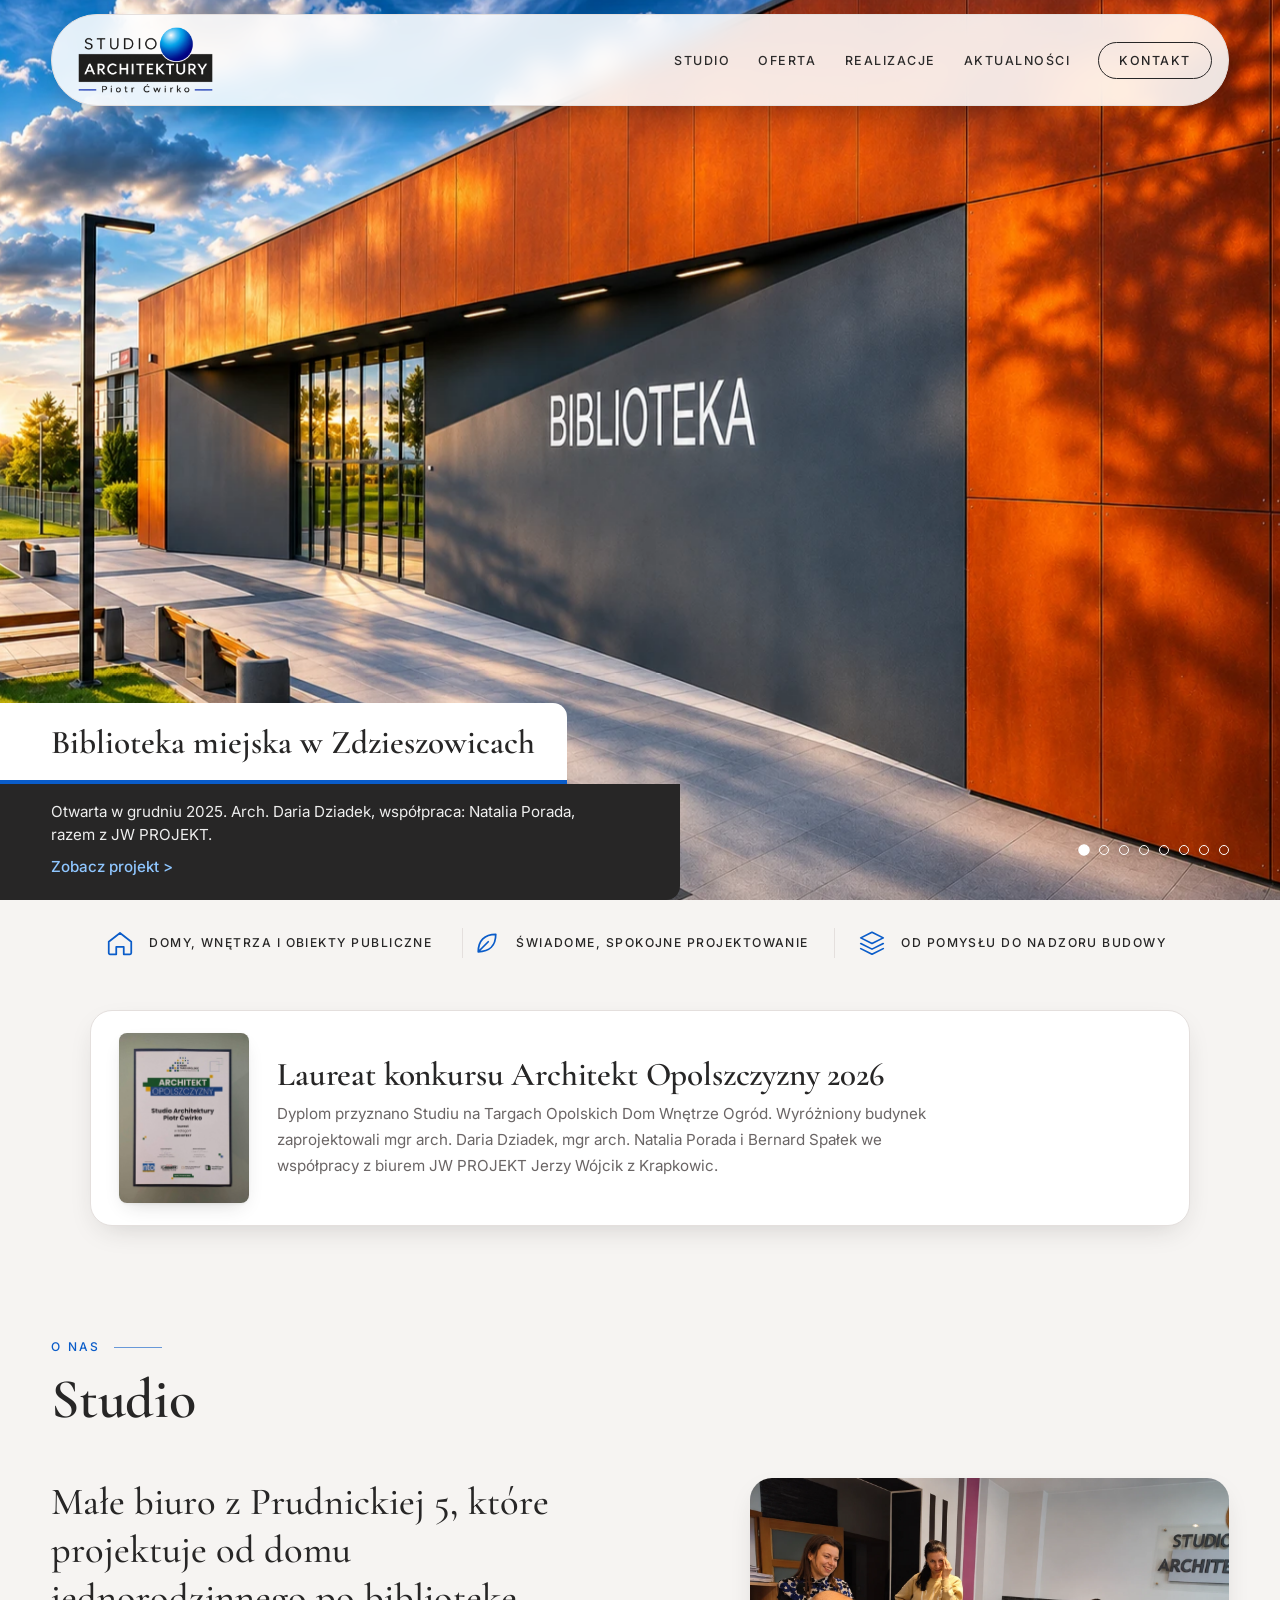
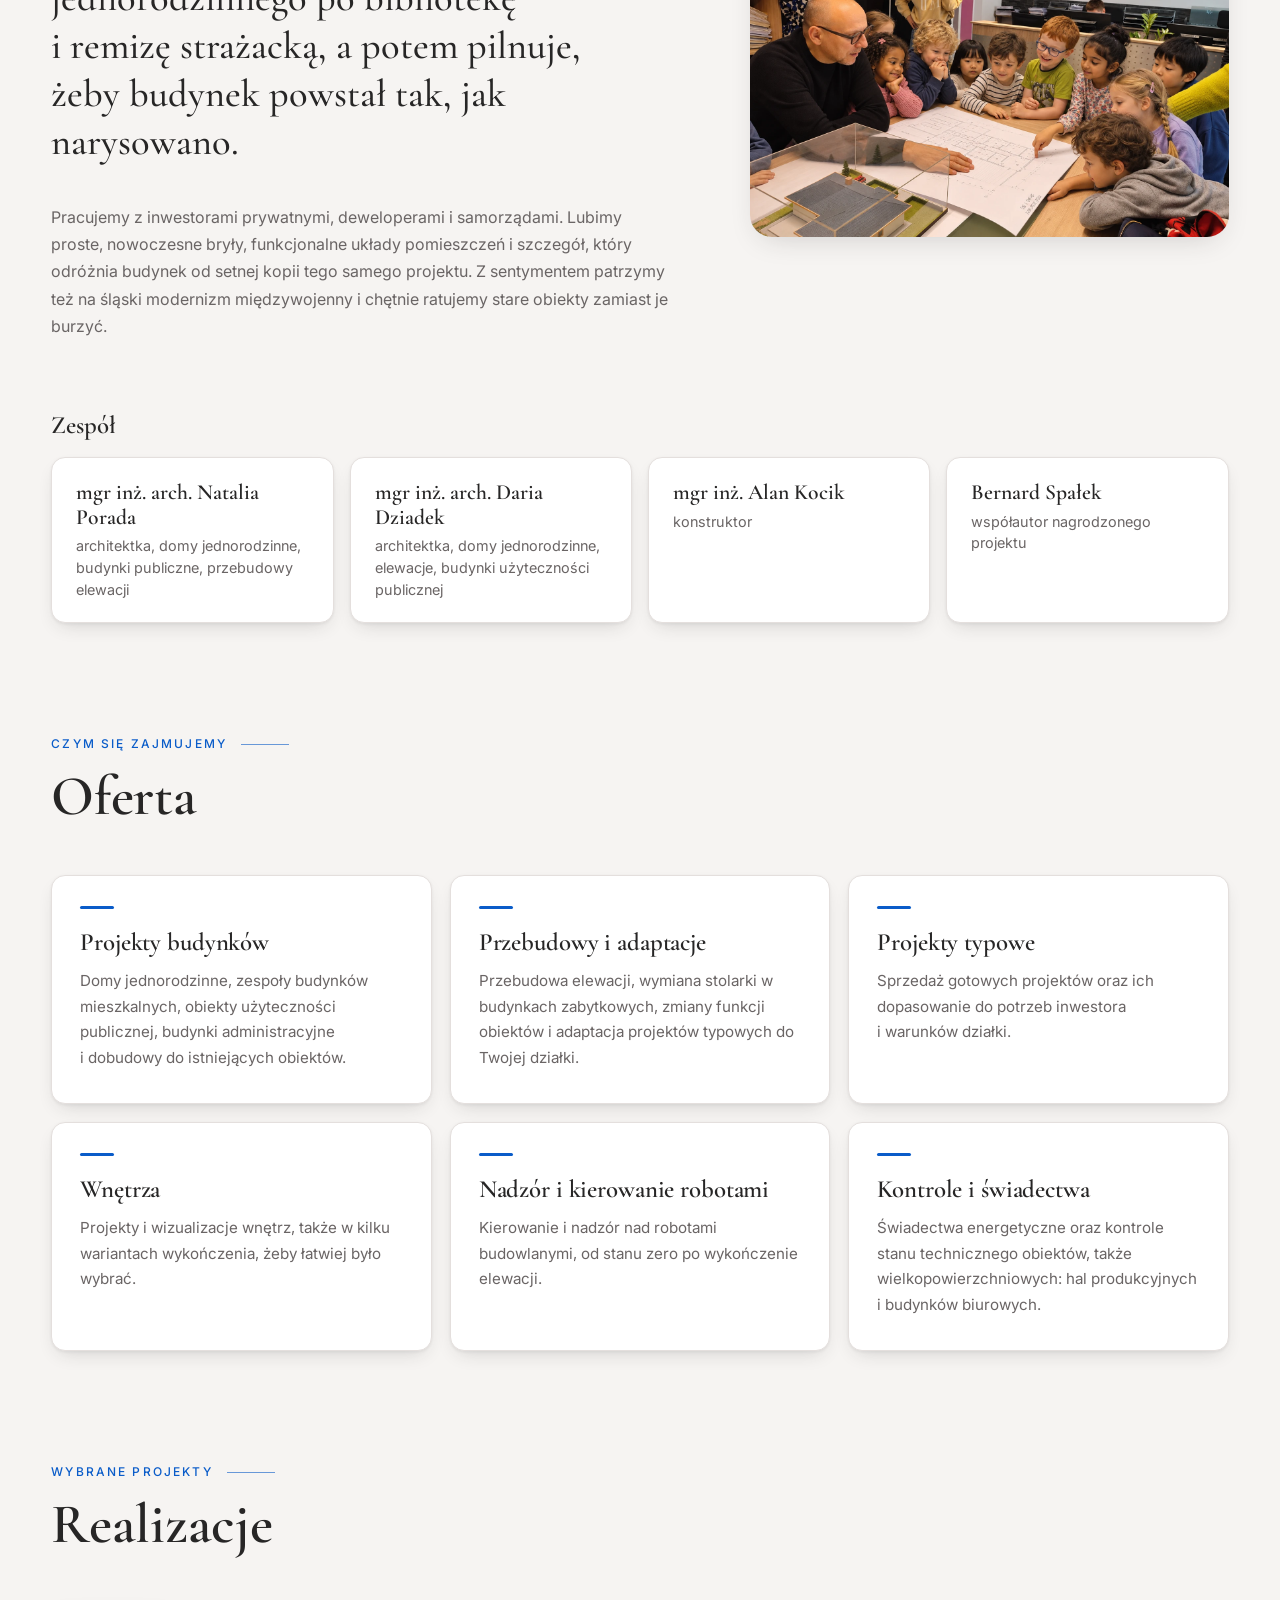
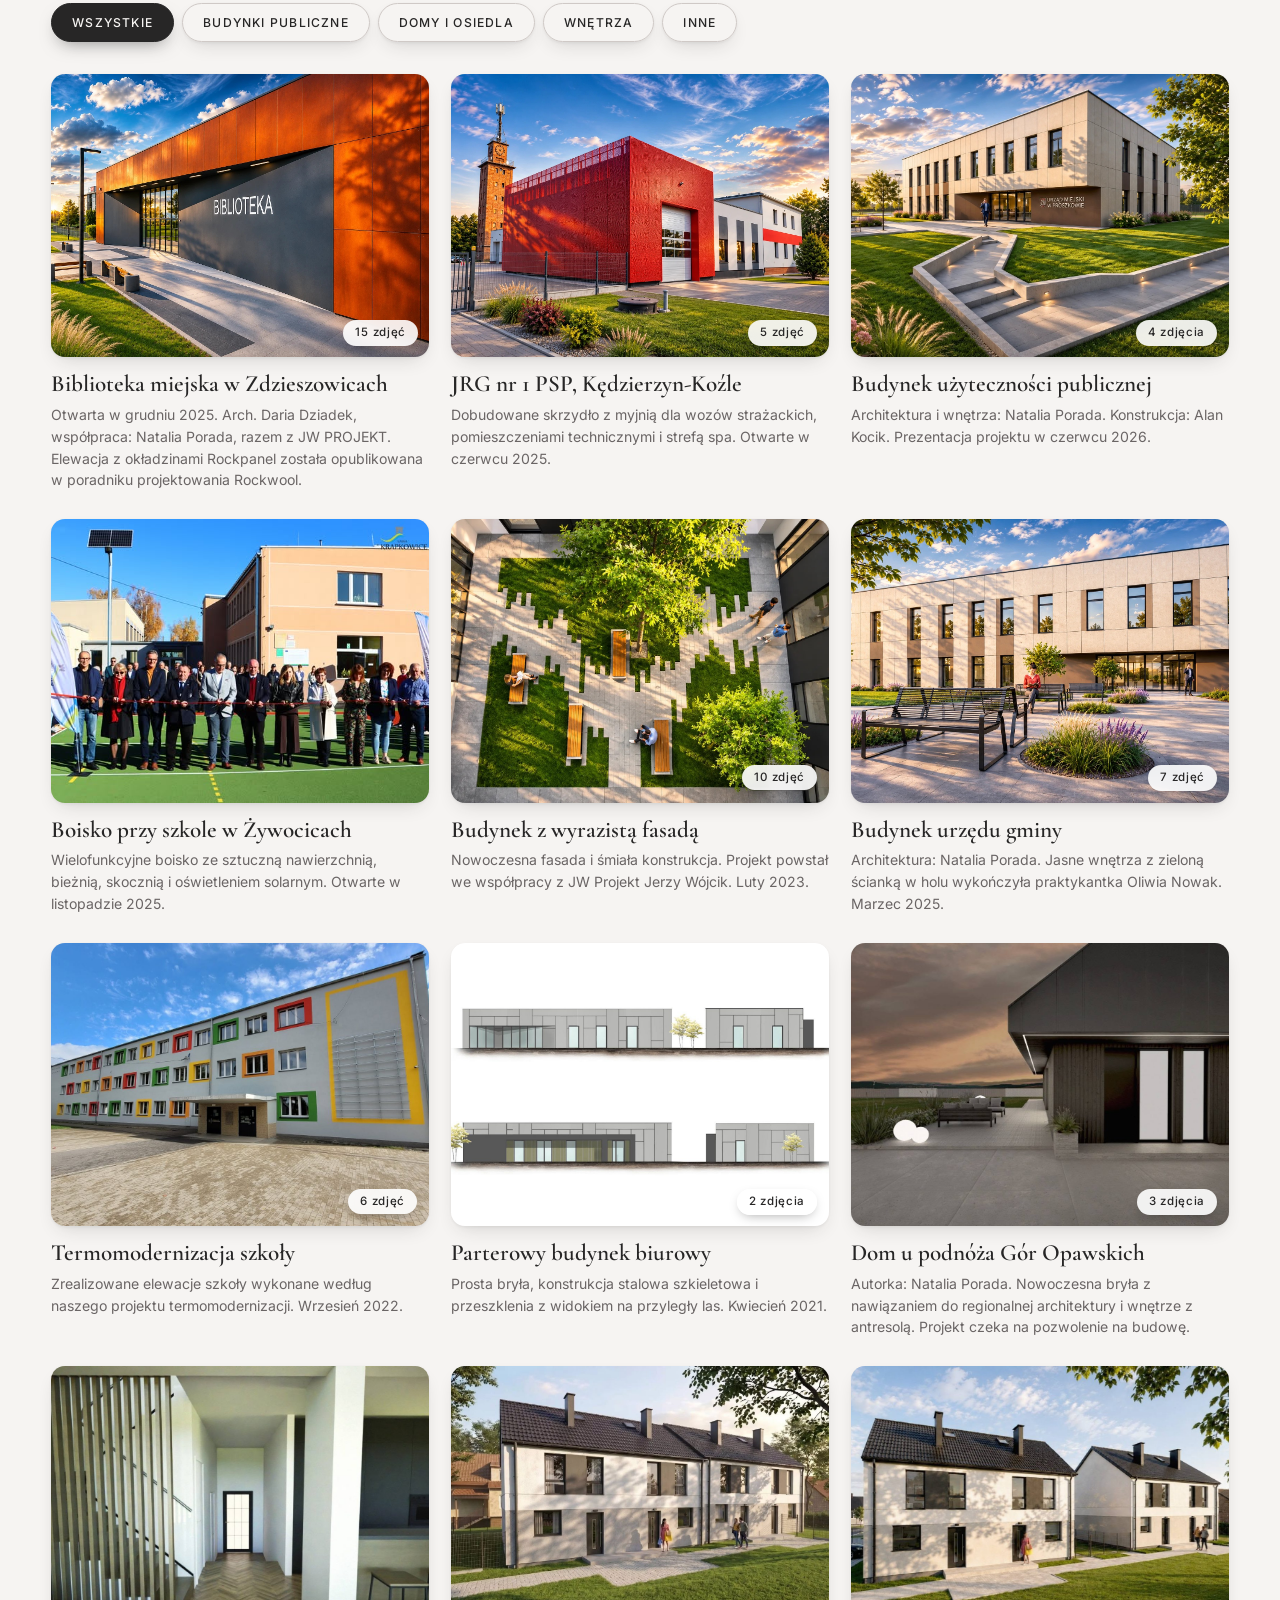
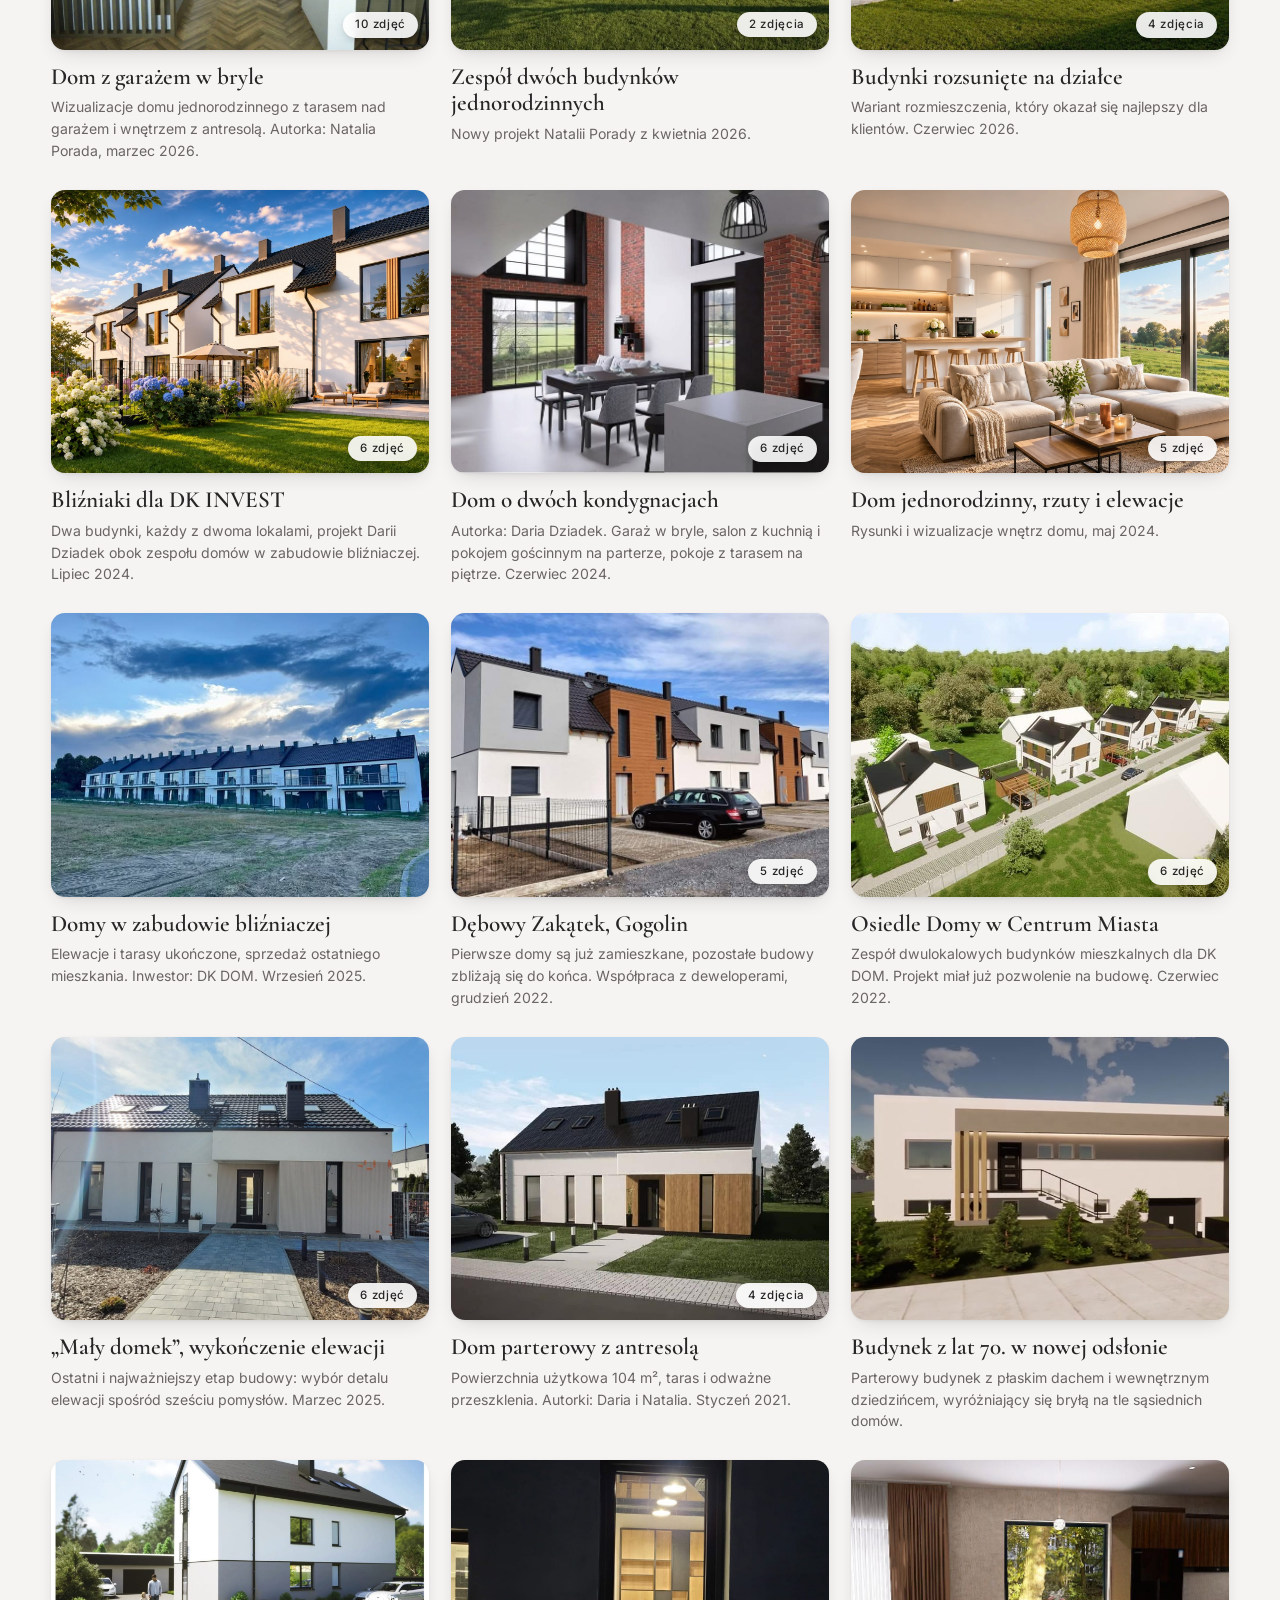
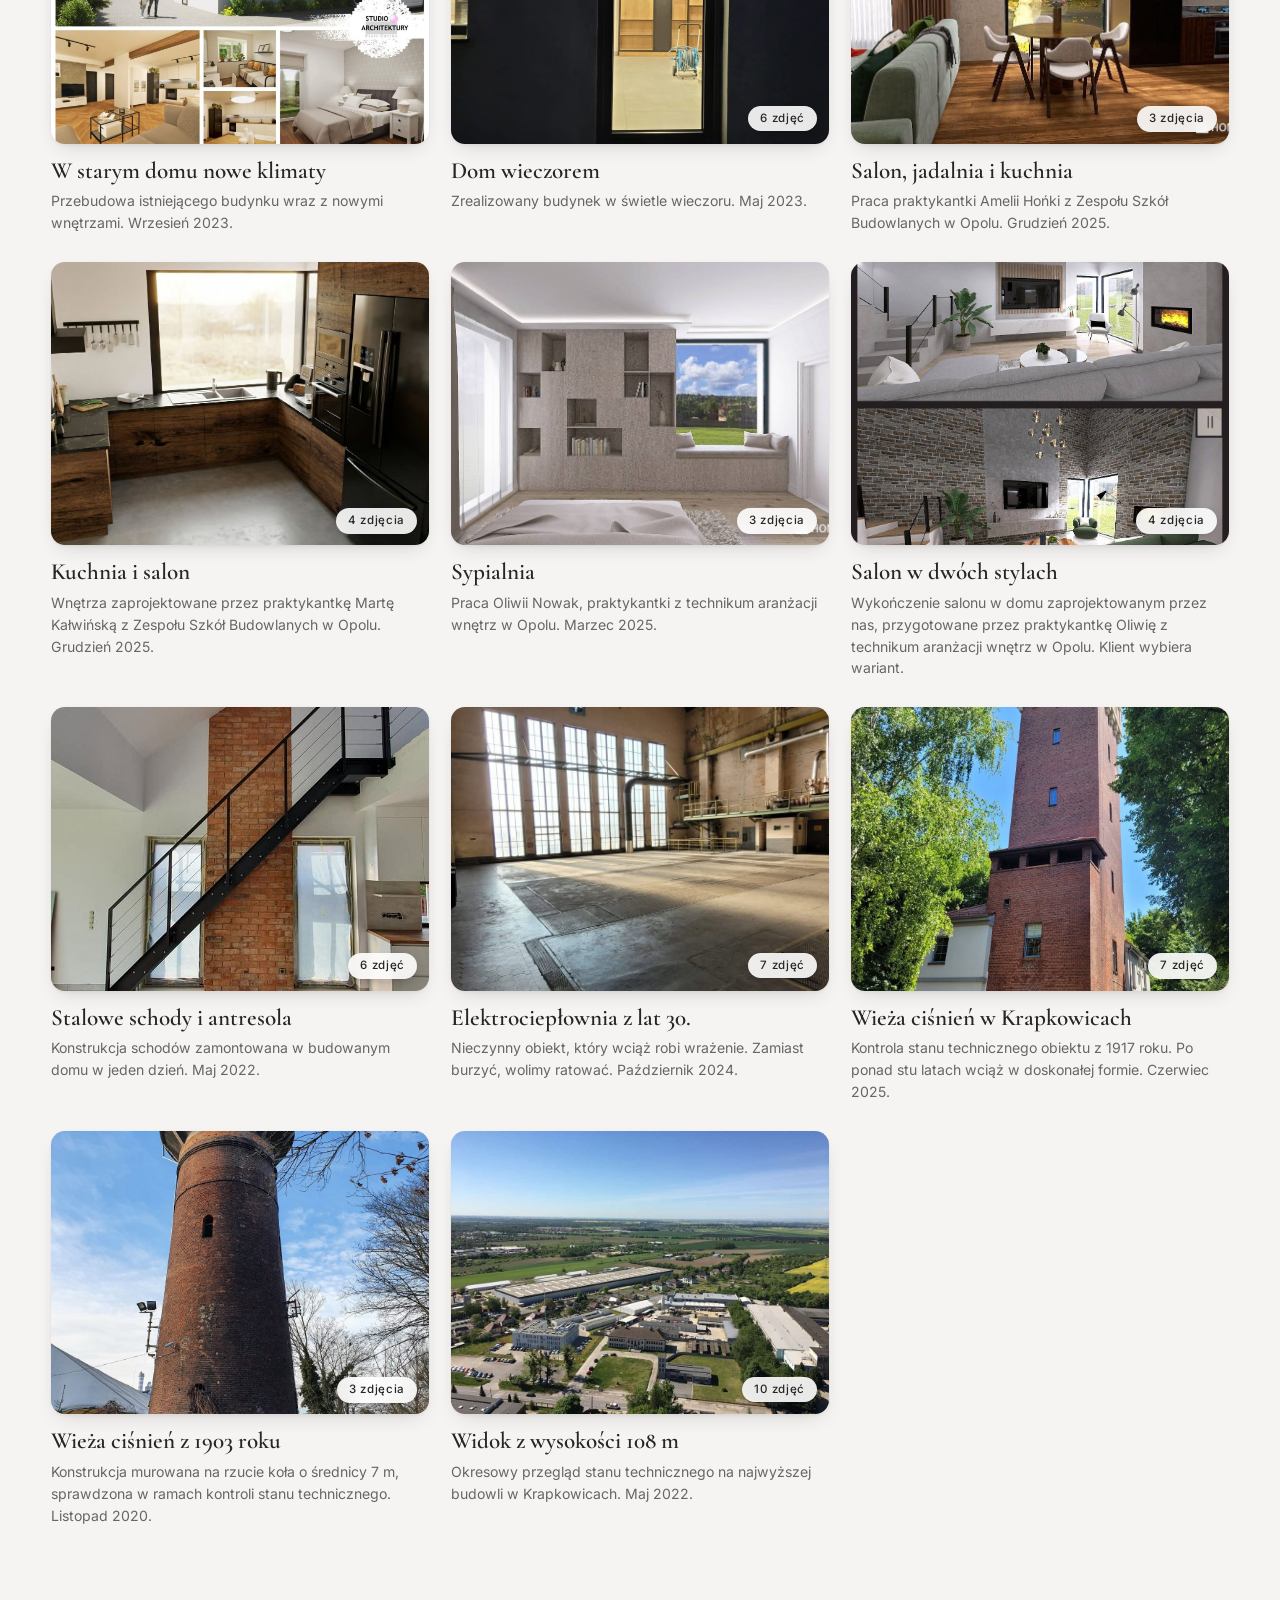
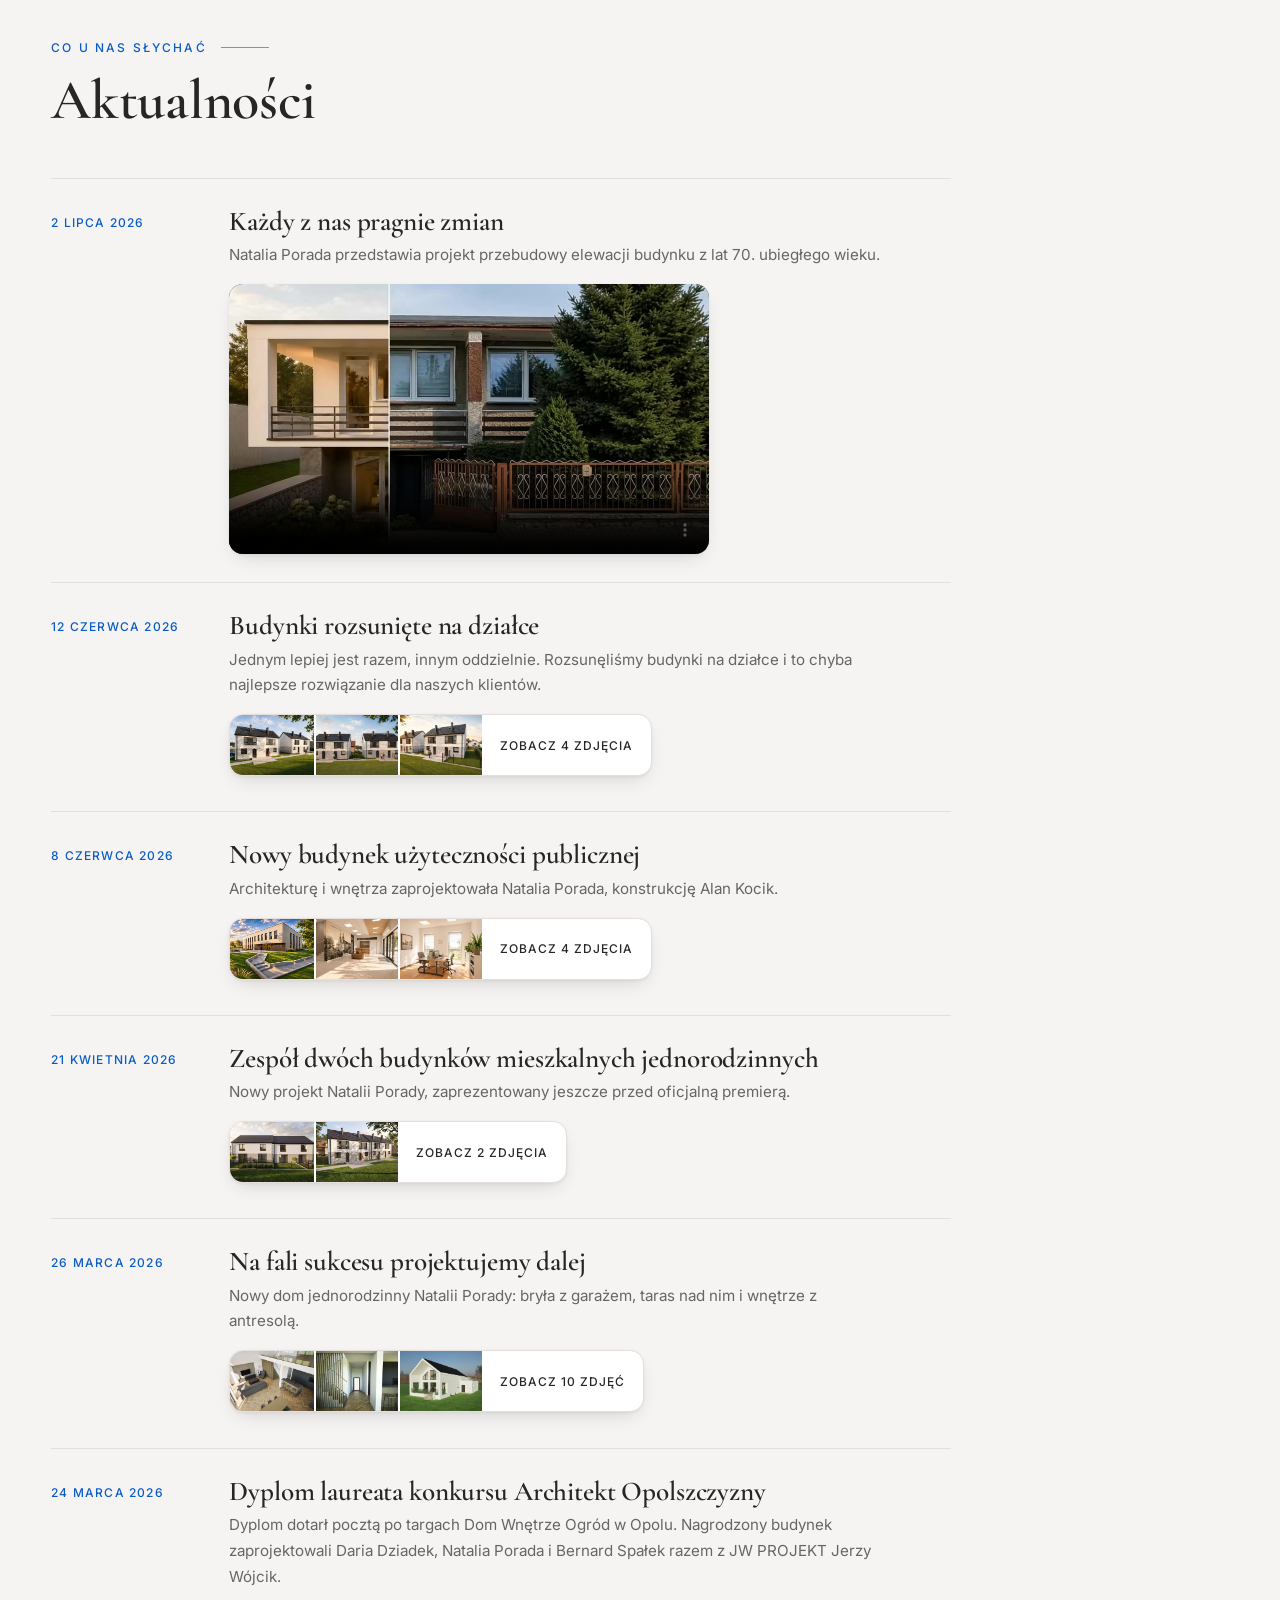
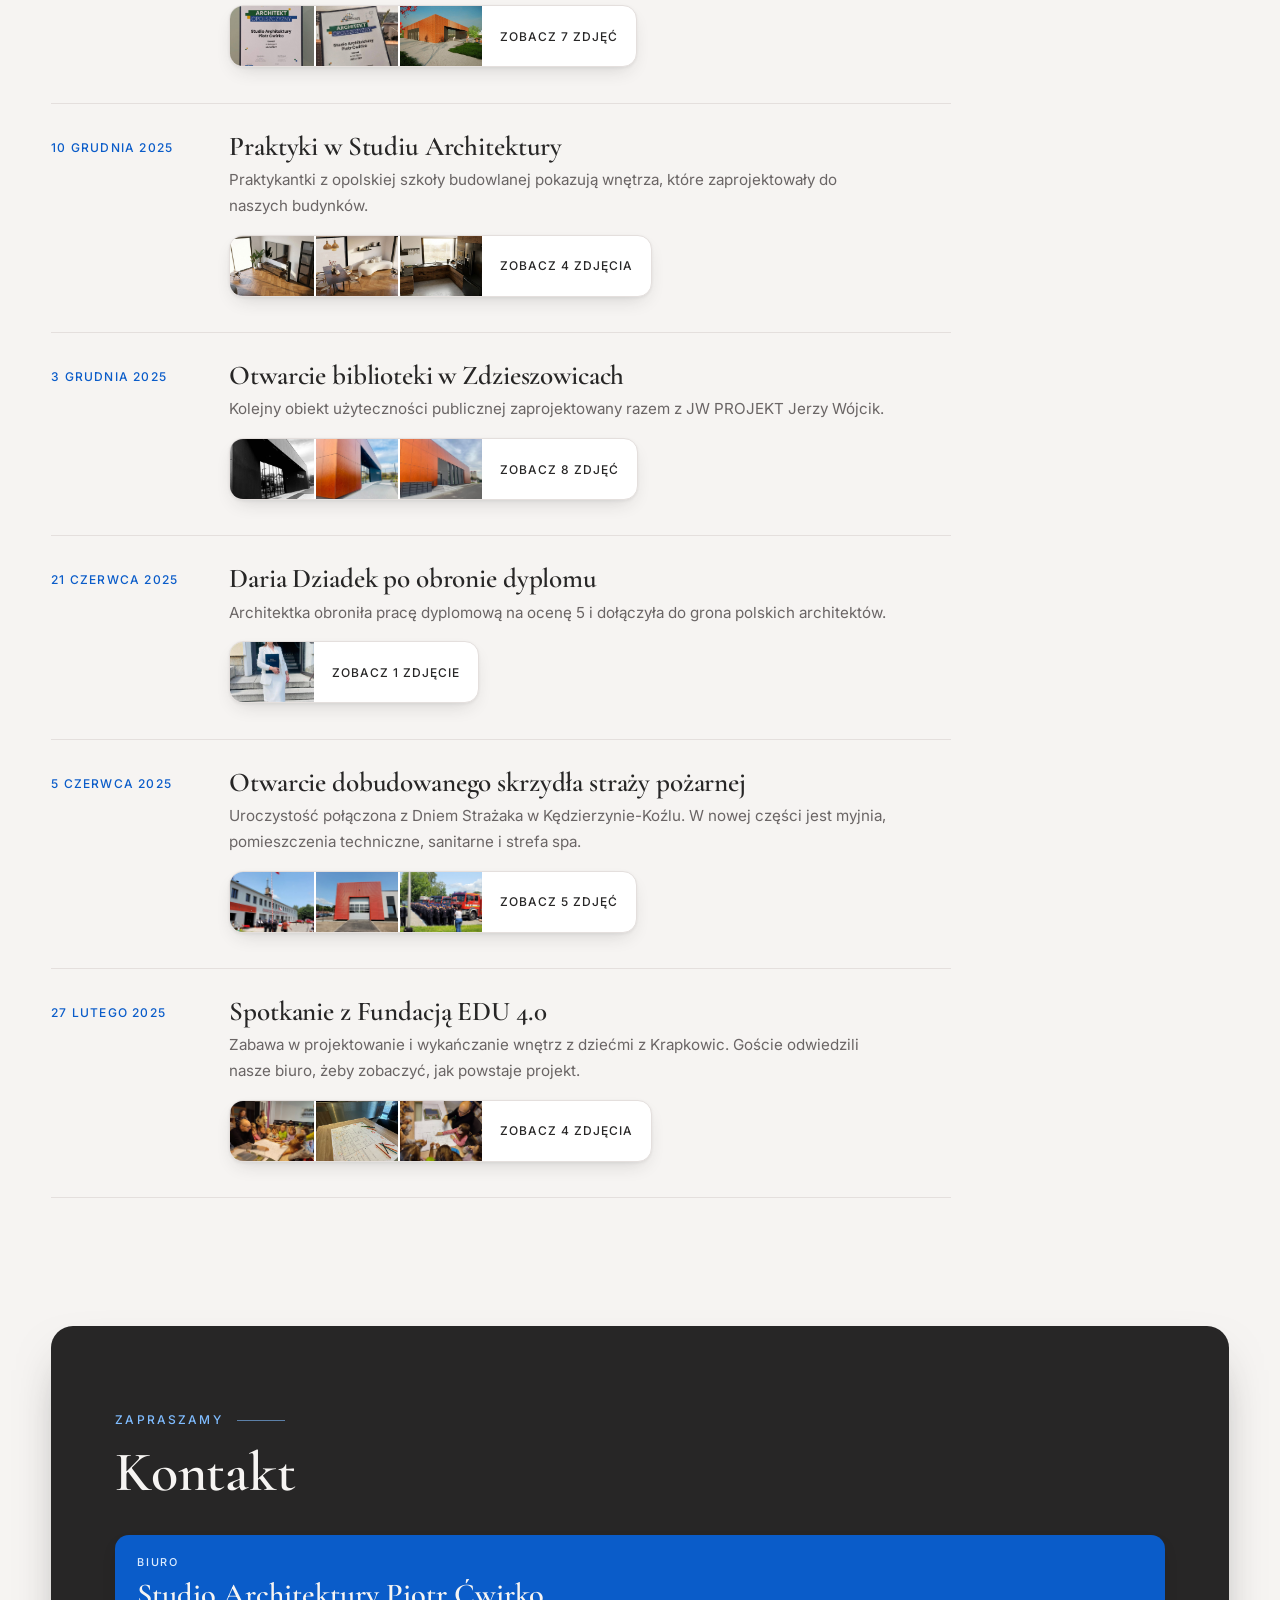
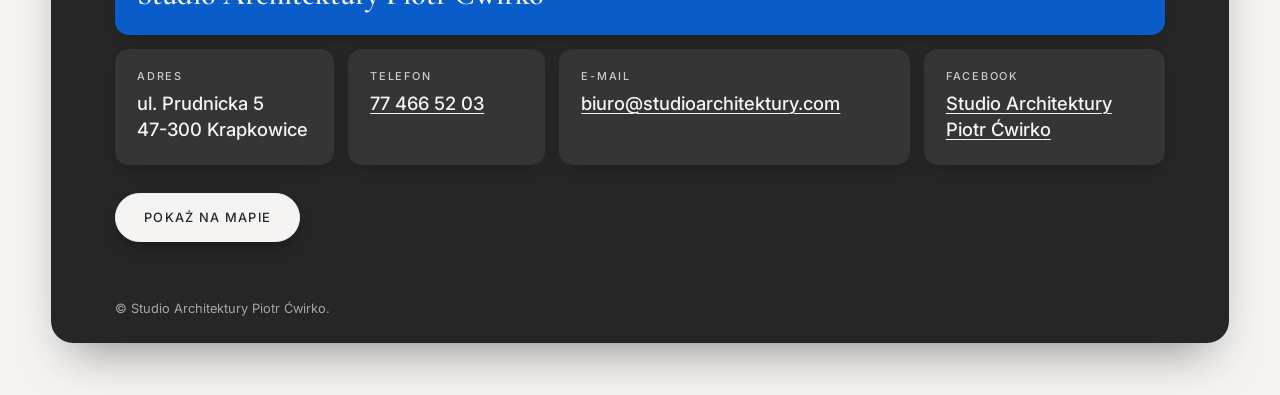
==== commit fa3c2577: "Usuń zdanie o archiwum zdjęć ze stopki Co-Authored-By: Claude Opus 5.5 <noreply@anthropic.com> Claud" ====
--- a/index.html
+++ b/index.html
@@ -421,7 +421,7 @@
     </dl>
     <p class="map"><a class="btn" href="https://www.google.com/maps/search/?api=1&amp;query=Prudnicka+5+Krapkowice" rel="noopener">Pokaż na mapie</a></p>
   </div>
-  <p class="legal">&copy; Studio Architektury Piotr Ćwirko. Zdjęcia i wizualizacje pochodzą z archiwum studia.</p>
+  <p class="legal">&copy; Studio Architektury Piotr Ćwirko.</p>
 </footer>
 
 <dialog id="lb" aria-label="Galeria zdjęć">
